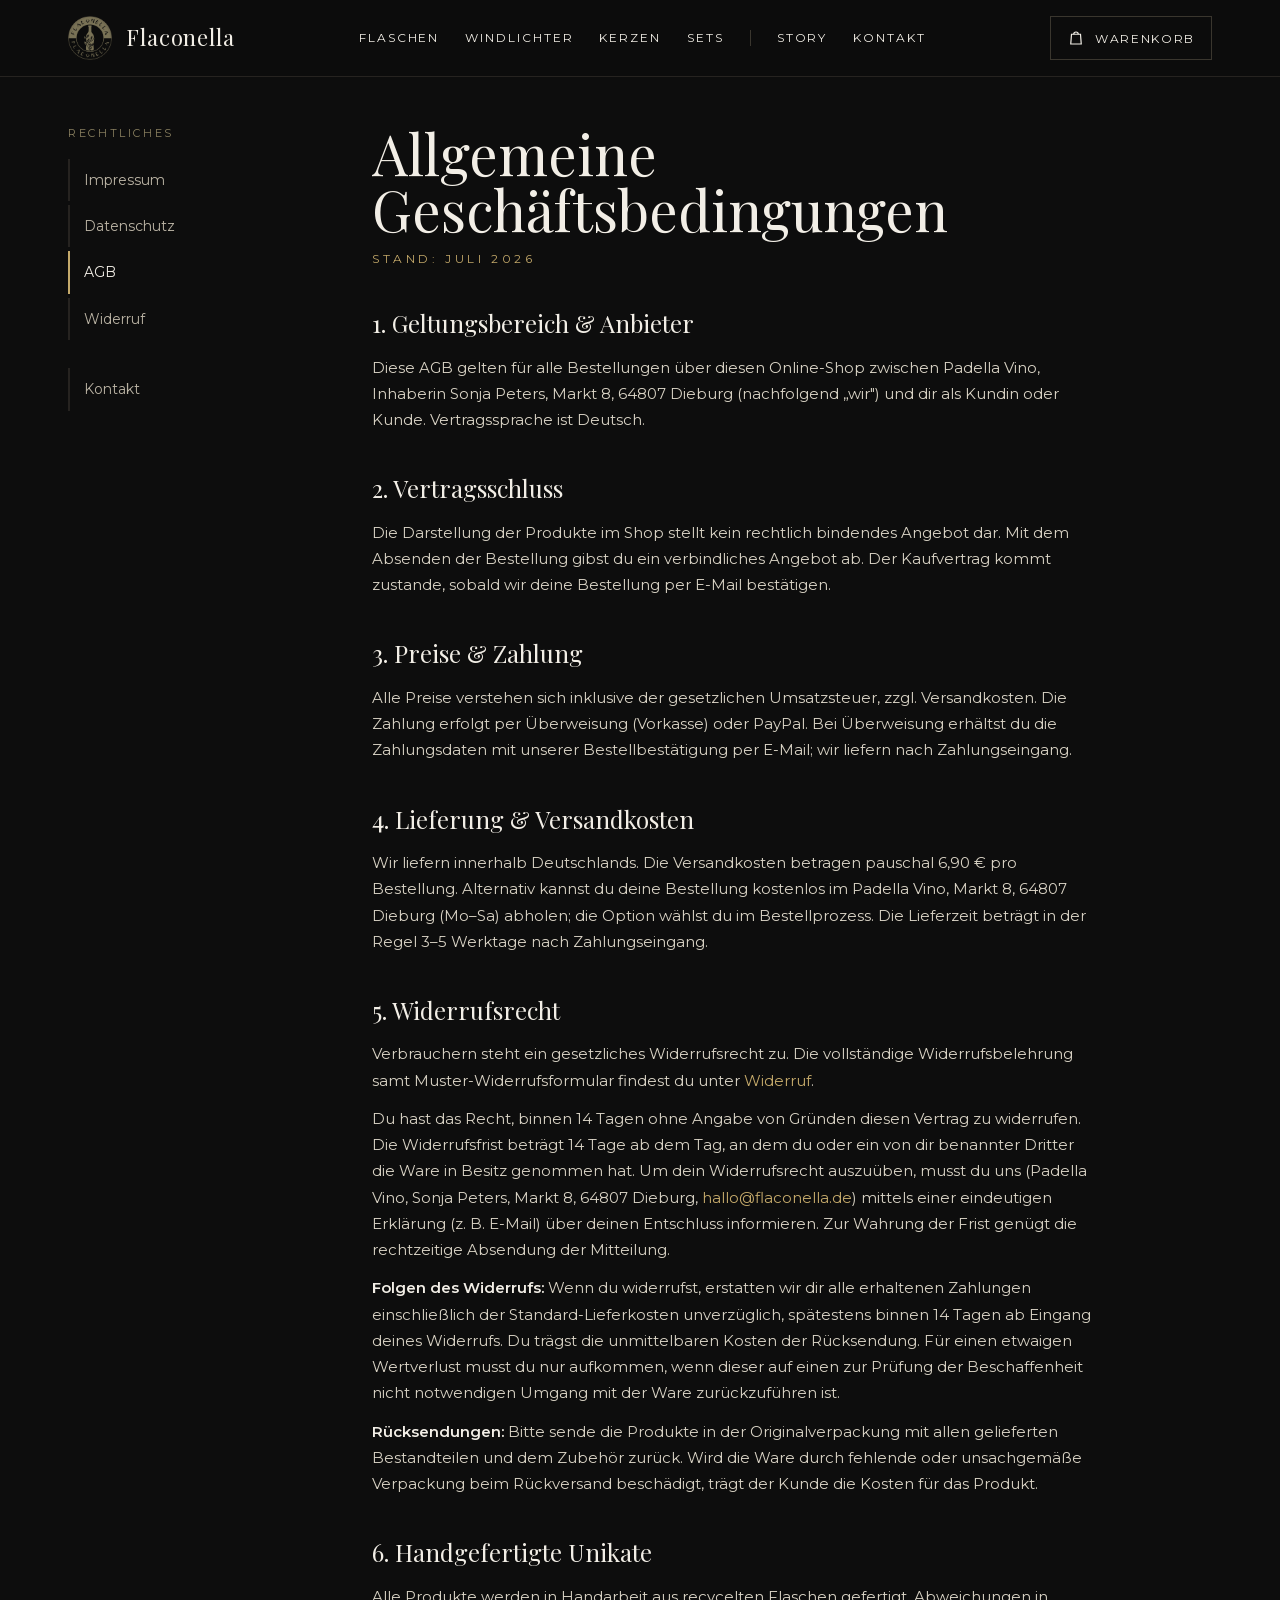
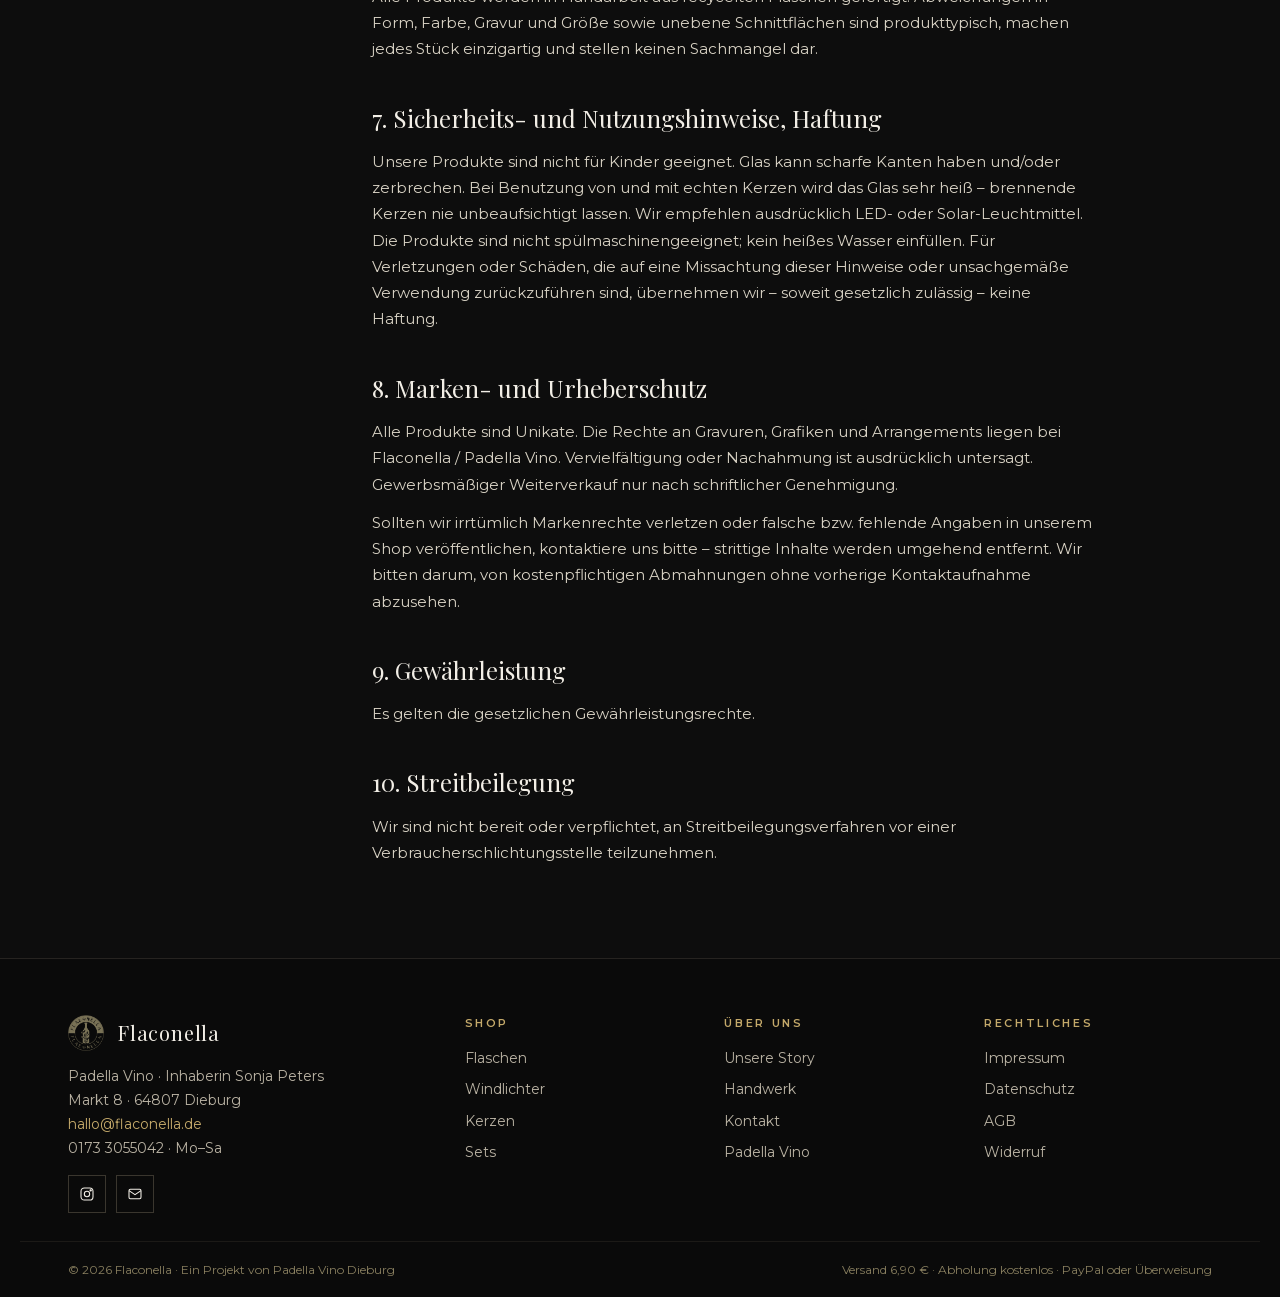
==== agb/index.html @ 69c5e7a9 "Shop auf mehrere Seiten umgestellt: neues Design, Erzeuger-Skript, vier Kategorien Aus dem Onepager " ====
<!DOCTYPE html>
<html lang="de">
<head>
<meta charset="UTF-8">
<meta name="viewport" content="width=device-width, initial-scale=1.0">
<title>Allgemeine Geschäftsbedingungen – Flaconella</title>
<meta name="description" content="AGB des Flaconella-Shops: Bestellung, Preise, Versand, Zahlung, Gewährleistung.">
<meta name="theme-color" content="#0d0d0d">
<link rel="icon" type="image/png" href="/favicon.png">
<link rel="apple-touch-icon" href="/favicon.png">
<link rel="canonical" href="https://flaconella.de/agb/">
<meta property="og:type" content="website">
<meta property="og:site_name" content="Flaconella">
<meta property="og:title" content="Allgemeine Geschäftsbedingungen – Flaconella">
<meta property="og:description" content="AGB des Flaconella-Shops: Bestellung, Preise, Versand, Zahlung, Gewährleistung.">
<meta property="og:url" content="https://flaconella.de/agb/">
<meta property="og:image" content="https://flaconella.de/images/og.jpg">
<meta property="og:locale" content="de_DE">
<meta name="twitter:card" content="summary_large_image">
<link rel="preload" href="/fonts/PlayfairDisplay-400-latin.woff2" as="font" type="font/woff2" crossorigin>
<link rel="preload" href="/fonts/Montserrat-400-latin.woff2" as="font" type="font/woff2" crossorigin>
<link rel="stylesheet" href="/fonts/fonts.css">
<link rel="stylesheet" href="/css/style.css?v=a041ca2a">
</head>
<body>
<header class="site-header">
  <div class="wrap header-inner">
    <button class="nav-burger" type="button" aria-label="Menü öffnen" aria-expanded="false" aria-controls="siteNav" onclick="toggleMobileMenu()"><span></span><span></span><span></span></button>
    <a href="/" class="brand" aria-label="Flaconella Startseite"><img src="/images/logo.png" alt="" width="44" height="44"><span>Flaconella</span></a>
    <nav class="site-nav" id="siteNav" aria-label="Hauptnavigation"><a href="/flaschen/">Flaschen</a><a href="/windlichter/">Windlichter</a><a href="/kerzen/">Kerzen</a><a href="/sets/">Sets</a><span class="nav-sep"></span><a href="/#story">Story</a><a href="/#kontakt">Kontakt</a></nav>
    <button class="cart-btn" type="button" onclick="openCart()" aria-label="Warenkorb öffnen">
      <svg width="18" height="18" viewBox="0 0 24 24" fill="none" stroke="currentColor" stroke-width="1.6" aria-hidden="true"><path d="M6 7h12l1 13H5L6 7z"/><path d="M9 7a3 3 0 0 1 6 0"/></svg>
      <span class="label">Warenkorb</span><span class="cart-badge">0</span>
    </button>
  </div>
</header>
<main>

<section class="wrap legal-layout">
  <nav class="legal-nav" aria-label="Rechtliches"><span class="head">Rechtliches</span><a href="/impressum/">Impressum</a><a href="/datenschutz/">Datenschutz</a><a href="/agb/" class="on">AGB</a><a href="/widerruf/">Widerruf</a><a href="/#kontakt" class="gap">Kontakt</a></nav>
  <article class="legal">
<h3>Allgemeine Geschäftsbedingungen</h3>
    <div class="legal-sub">Stand: Juli 2026</div>

    <h4>1. Geltungsbereich & Anbieter</h4>
    <p>Diese AGB gelten für alle Bestellungen über diesen Online-Shop zwischen Padella Vino, Inhaberin Sonja Peters, Markt 8, 64807 Dieburg (nachfolgend „wir") und dir als Kundin oder Kunde. Vertragssprache ist Deutsch.</p>

    <h4>2. Vertragsschluss</h4>
    <p>Die Darstellung der Produkte im Shop stellt kein rechtlich bindendes Angebot dar. Mit dem Absenden der Bestellung gibst du ein verbindliches Angebot ab. Der Kaufvertrag kommt zustande, sobald wir deine Bestellung per E-Mail bestätigen.</p>

    <h4>3. Preise & Zahlung</h4>
    <p>Alle Preise verstehen sich inklusive der gesetzlichen Umsatzsteuer, zzgl. Versandkosten. Die Zahlung erfolgt per Überweisung (Vorkasse) oder PayPal. Bei Überweisung erhältst du die Zahlungsdaten mit unserer Bestellbestätigung per E-Mail; wir liefern nach Zahlungseingang.</p>

    <h4>4. Lieferung & Versandkosten</h4>
    <p>Wir liefern innerhalb Deutschlands. Die Versandkosten betragen pauschal <span id="agbShipping">6,90 €</span> pro Bestellung. Alternativ kannst du deine Bestellung kostenlos im Padella Vino, Markt 8, 64807 Dieburg (Mo–Sa) abholen; die Option wählst du im Bestellprozess. Die Lieferzeit beträgt in der Regel 3–5 Werktage nach Zahlungseingang.</p>

    <h4>5. Widerrufsrecht</h4>
    <p>Verbrauchern steht ein gesetzliches Widerrufsrecht zu. Die vollständige Widerrufsbelehrung samt Muster-Widerrufsformular findest du unter <a href="/widerruf/">Widerruf</a>.</p>
    <p>Du hast das Recht, binnen 14 Tagen ohne Angabe von Gründen diesen Vertrag zu widerrufen. Die Widerrufsfrist beträgt 14 Tage ab dem Tag, an dem du oder ein von dir benannter Dritter die Ware in Besitz genommen hat. Um dein Widerrufsrecht auszuüben, musst du uns (Padella Vino, Sonja Peters, Markt 8, 64807 Dieburg, <a href="mailto:hallo@flaconella.de">hallo@flaconella.de</a>) mittels einer eindeutigen Erklärung (z. B. E-Mail) über deinen Entschluss informieren. Zur Wahrung der Frist genügt die rechtzeitige Absendung der Mitteilung.</p>
    <p><strong>Folgen des Widerrufs:</strong> Wenn du widerrufst, erstatten wir dir alle erhaltenen Zahlungen einschließlich der Standard-Lieferkosten unverzüglich, spätestens binnen 14 Tagen ab Eingang deines Widerrufs. Du trägst die unmittelbaren Kosten der Rücksendung. Für einen etwaigen Wertverlust musst du nur aufkommen, wenn dieser auf einen zur Prüfung der Beschaffenheit nicht notwendigen Umgang mit der Ware zurückzuführen ist.</p>
    <p><strong>Rücksendungen:</strong> Bitte sende die Produkte in der Originalverpackung mit allen gelieferten Bestandteilen und dem Zubehör zurück. Wird die Ware durch fehlende oder unsachgemäße Verpackung beim Rückversand beschädigt, trägt der Kunde die Kosten für das Produkt.</p>

    <h4>6. Handgefertigte Unikate</h4>
    <p>Alle Produkte werden in Handarbeit aus recycelten Flaschen gefertigt. Abweichungen in Form, Farbe, Gravur und Größe sowie unebene Schnittflächen sind produkttypisch, machen jedes Stück einzigartig und stellen keinen Sachmangel dar.</p>

    <h4>7. Sicherheits- und Nutzungshinweise, Haftung</h4>
    <p>Unsere Produkte sind nicht für Kinder geeignet. Glas kann scharfe Kanten haben und/oder zerbrechen. Bei Benutzung von und mit echten Kerzen wird das Glas sehr heiß – brennende Kerzen nie unbeaufsichtigt lassen. Wir empfehlen ausdrücklich LED- oder Solar-Leuchtmittel. Die Produkte sind nicht spülmaschinengeeignet; kein heißes Wasser einfüllen. Für Verletzungen oder Schäden, die auf eine Missachtung dieser Hinweise oder unsachgemäße Verwendung zurückzuführen sind, übernehmen wir – soweit gesetzlich zulässig – keine Haftung.</p>

    <h4>8. Marken- und Urheberschutz</h4>
    <p>Alle Produkte sind Unikate. Die Rechte an Gravuren, Grafiken und Arrangements liegen bei Flaconella / Padella Vino. Vervielfältigung oder Nachahmung ist ausdrücklich untersagt. Gewerbsmäßiger Weiterverkauf nur nach schriftlicher Genehmigung.</p>
    <p>Sollten wir irrtümlich Markenrechte verletzen oder falsche bzw. fehlende Angaben in unserem Shop veröffentlichen, kontaktiere uns bitte – strittige Inhalte werden umgehend entfernt. Wir bitten darum, von kostenpflichtigen Abmahnungen ohne vorherige Kontaktaufnahme abzusehen.</p>

    <h4>9. Gewährleistung</h4>
    <p>Es gelten die gesetzlichen Gewährleistungsrechte.</p>

    <h4>10. Streitbeilegung</h4>
    <p>Wir sind nicht bereit oder verpflichtet, an Streitbeilegungsverfahren vor einer Verbraucherschlichtungsstelle teilzunehmen.</p>

  </article>
</section>
</main>
<footer class="site-footer">
  <div class="wrap footer-grid">
    <div class="footer-brand">
      <a href="/" class="brand"><img src="/images/logo.png" alt="" width="36" height="36"><span>Flaconella</span></a>
      <p>Padella Vino · Inhaberin Sonja Peters<br>Markt 8 · 64807 Dieburg<br><a href="mailto:hallo@flaconella.de">hallo@flaconella.de</a><br><a href="tel:+491733055042" style="color:inherit">0173 3055042</a> · Mo–Sa</p>
      <div class="social">
        <a href="https://instagram.com/flaconella.de" target="_blank" rel="noopener" aria-label="Instagram"><svg width="16" height="16" viewBox="0 0 24 24" fill="none" stroke="currentColor" stroke-width="1.6" aria-hidden="true"><rect x="3" y="3" width="18" height="18" rx="5"/><circle cx="12" cy="12" r="4"/><circle cx="17.5" cy="6.5" r="1" fill="currentColor"/></svg></a>
        <a href="mailto:hallo@flaconella.de" aria-label="E-Mail"><svg width="16" height="16" viewBox="0 0 24 24" fill="none" stroke="currentColor" stroke-width="1.6" aria-hidden="true"><rect x="3" y="5" width="18" height="14" rx="2"/><path d="M3 7l9 6 9-6"/></svg></a>
      </div>
    </div>
    <div class="footer-col"><h4>Shop</h4><ul><li><a href="/flaschen/">Flaschen</a></li><li><a href="/windlichter/">Windlichter</a></li><li><a href="/kerzen/">Kerzen</a></li><li><a href="/sets/">Sets</a></li></ul></div>
    <div class="footer-col"><h4>Über uns</h4><ul><li><a href="/#story">Unsere Story</a></li><li><a href="/#prozess">Handwerk</a></li><li><a href="/#kontakt">Kontakt</a></li><li><a href="https://padella-vino.de" target="_blank" rel="noopener">Padella Vino</a></li></ul></div>
    <div class="footer-col"><h4>Rechtliches</h4><ul><li><a href="/impressum/">Impressum</a></li><li><a href="/datenschutz/">Datenschutz</a></li><li><a href="/agb/">AGB</a></li><li><a href="/widerruf/">Widerruf</a></li></ul></div>
  </div>
  <div class="wrap footer-bottom"><span>© 2026 Flaconella · Ein Projekt von <a href="https://padella-vino.de" target="_blank" rel="noopener" style="color:inherit">Padella Vino Dieburg</a></span><span>Versand 6,90 € · Abholung kostenlos · PayPal oder Überweisung</span></div>
</footer>

<div class="cart-overlay" id="cartOverlay" onclick="closeCart()"></div>
<aside class="cart-sidebar" id="cartSidebar" role="dialog" aria-modal="true" aria-label="Warenkorb">
  <div class="cart-header"><h3>Warenkorb</h3><button class="cart-close" type="button" onclick="closeCart()" aria-label="Warenkorb schließen">✕</button></div>
  <div class="cart-items" id="cartItems"></div>
  <div class="cart-footer">
    <div class="cart-subtotal"><span>Zwischensumme</span><strong id="cartTotal">0,00 €</strong></div>
    <p class="cart-note" id="cartNote"></p>
    <button class="btn cart-checkout-btn" id="checkoutBtn" type="button" onclick="openCheckout()" disabled>Zur Kasse</button>
    <div class="express" id="expressCart" hidden>
      <div class="express-head"><span>Express-Checkout</span><span class="express-test" hidden>Testmodus</span></div>
      <div class="paypal-slot" id="paypalCart"></div>
      <p class="express-hint">Lieferadresse und Zahlung direkt aus deinem PayPal-Konto. Versand wird mit berechnet; Abholung wählst du über „Zur Kasse“.</p>
    </div>
  </div>
</aside>

<div class="modal-overlay" id="productModal" role="dialog" aria-modal="true" aria-labelledby="modalTitle">
  <div class="modal" id="modalContent">
    <button class="modal-close" type="button" aria-label="Schließen" onclick="closeModal()">✕</button>
    <div class="modal-grid"><div class="modal-img" id="modalImg"></div><div class="modal-info" id="modalInfo"></div></div>
  </div>
</div>

<div class="modal-overlay" id="checkoutModal" role="dialog" aria-modal="true" aria-label="Bestellung abschließen">
  <div class="checkout-modal">
    <button class="modal-close" type="button" aria-label="Schließen" onclick="closeCheckout()">✕</button>
    <div class="checkout-grid">
      <form class="checkout-form" onsubmit="submitOrder(event)">
        <div class="checkout-header"><p class="eyebrow">Kasse</p><h3>Bestellung abschließen</h3><p>Wir melden uns innerhalb von 24 Stunden.</p></div>
        <div class="checkout-express" id="expressCheckout" hidden>
          <div class="express-head"><span>Express-Checkout <span class="express-test" hidden>· Testmodus</span></span><span>Adresse &amp; Zahlung aus deinem Konto</span></div>
          <div class="paypal-slot" id="paypalCheckout"></div>
        </div>
        <div class="checkout-or" id="checkoutOr" hidden>oder per Überweisung</div>
        <div class="opt-group"><div class="checkout-section-title">Lieferung</div><div class="tiles" id="shipOptions"></div></div>
        <div class="checkout-fields">
          <div class="checkout-section-title">Deine Daten</div>
          <div class="form-row">
            <div class="field"><label for="co-fname">Vorname *</label><input type="text" id="co-fname" name="vorname" autocomplete="given-name" required placeholder="Maria"></div>
            <div class="field"><label for="co-lname">Nachname *</label><input type="text" id="co-lname" name="nachname" autocomplete="family-name" required placeholder="Müller"></div>
          </div>
          <div class="form-row">
            <div class="field"><label for="co-email">E-Mail *</label><input type="email" id="co-email" name="email" autocomplete="email" required placeholder="maria@example.de"></div>
            <div class="field"><label for="co-phone">Telefon</label><input type="tel" id="co-phone" name="telefon" autocomplete="tel" placeholder="+49 6071 …"></div>
          </div>
          <div id="addressFields" class="checkout-fields">
            <div class="field"><label for="co-street" id="co-street-label">Straße &amp; Hausnummer *</label><input type="text" id="co-street" name="strasse" autocomplete="street-address" required placeholder="Musterstraße 12"></div>
            <div class="form-row zip">
              <div class="field"><label for="co-zip" id="co-zip-label">PLZ *</label><input type="text" id="co-zip" name="plz" autocomplete="postal-code" required placeholder="64807" pattern="[0-9]{5}" title="Fünfstellige Postleitzahl" inputmode="numeric"></div>
              <div class="field"><label for="co-city" id="co-city-label">Ort *</label><input type="text" id="co-city" name="ort" autocomplete="address-level2" required placeholder="Dieburg"></div>
            </div>
            <p class="note">Lieferung nur innerhalb Deutschlands.</p>
          </div>
        </div>
        <div class="checkout-payment-info"><h4>Zahlung &amp; Versand</h4><p>Nach dem Bestellen erhältst du von uns eine Bestätigung mit den Zahlungsdaten per E-Mail (Überweisung). Versand innerhalb von 3–5 Werktagen nach Zahlungseingang.</p></div>
        <label class="checkout-consent"><input type="checkbox" id="co-consent" required><span>Ich habe die <a href="/agb/" target="_blank">AGB</a> und die <a href="/widerruf/" target="_blank">Widerrufsbelehrung</a> gelesen und akzeptiere sie. Die <a href="/datenschutz/" target="_blank">Datenschutzerklärung</a> habe ich zur Kenntnis genommen.</span></label>
        <button type="submit" class="btn checkout-submit">Zahlungspflichtig bestellen</button>
        <p class="checkout-note">Du erhältst eine Bestätigung per E-Mail. Es gelten die gesetzlichen Gewährleistungsrechte.</p>
      </form>
      <aside class="checkout-aside">
        <div class="checkout-section-title">Deine Bestellung</div>
        <div id="checkoutSummary"></div>
        <div class="checkout-final" id="checkoutFinal"></div>
        <p class="fine">Die Bestellnummer bekommst du mit der Bestätigung per E-Mail.</p>
        <a href="#" class="link" onclick="closeCheckout();setTimeout(openCart,300);return false;">← Warenkorb bearbeiten</a>
      </aside>
    </div>
  </div>
</div>

<div class="modal-overlay" id="successModal" role="dialog" aria-modal="true" aria-label="Bestellung">
  <div class="success-modal">
    <button class="modal-close" type="button" aria-label="Schließen" onclick="closeSuccess()">✕</button>
    <div class="success-icon">🍾</div>
    <h3 id="successTitle">Bestellung eingegangen!</h3>
    <p id="successText"></p>
    <div id="successPayment" style="width:100%"></div>
    <button class="btn" type="button" onclick="closeSuccess()">Weiter einkaufen</button>
  </div>
</div>

<div class="toast" id="toast" role="status" aria-live="polite"><span id="toastMsg"></span></div>
<script src="/js/products.js?v=9c91d32b"></script>
<script src="/js/shop.js?v=d594c532"></script>
</body>
</html>
---- fonts/fonts.css ----
@font-face{font-family:'Cormorant Garamond';font-style:normal;font-weight:300;font-display:swap;src:url(CormorantGaramond-300-latin-ext.woff2) format('woff2');unicode-range:U+0100-02BA, U+02BD-02C5, U+02C7-02CC, U+02CE-02D7, U+02DD-02FF, U+0304, U+0308, U+0329, U+1D00-1DBF, U+1E00-1E9F, U+1EF2-1EFF, U+2020, U+20A0-20AB, U+20AD-20C4, U+2113, U+2C60-2C7F, U+A720-A7FF;}
@font-face{font-family:'Cormorant Garamond';font-style:normal;font-weight:300;font-display:swap;src:url(CormorantGaramond-300-latin.woff2) format('woff2');unicode-range:U+0000-00FF, U+0131, U+0152-0153, U+02BB-02BC, U+02C6, U+02DA, U+02DC, U+0304, U+0308, U+0329, U+2000-206F, U+20AC, U+2122, U+2191, U+2193, U+2212, U+2215, U+FEFF, U+FFFD;}
@font-face{font-family:'Cormorant Garamond';font-style:normal;font-weight:400;font-display:swap;src:url(CormorantGaramond-400-latin-ext.woff2) format('woff2');unicode-range:U+0100-02BA, U+02BD-02C5, U+02C7-02CC, U+02CE-02D7, U+02DD-02FF, U+0304, U+0308, U+0329, U+1D00-1DBF, U+1E00-1E9F, U+1EF2-1EFF, U+2020, U+20A0-20AB, U+20AD-20C4, U+2113, U+2C60-2C7F, U+A720-A7FF;}
@font-face{font-family:'Cormorant Garamond';font-style:normal;font-weight:400;font-display:swap;src:url(CormorantGaramond-400-latin.woff2) format('woff2');unicode-range:U+0000-00FF, U+0131, U+0152-0153, U+02BB-02BC, U+02C6, U+02DA, U+02DC, U+0304, U+0308, U+0329, U+2000-206F, U+20AC, U+2122, U+2191, U+2193, U+2212, U+2215, U+FEFF, U+FFFD;}
@font-face{font-family:'Cormorant Garamond';font-style:normal;font-weight:500;font-display:swap;src:url(CormorantGaramond-500-latin-ext.woff2) format('woff2');unicode-range:U+0100-02BA, U+02BD-02C5, U+02C7-02CC, U+02CE-02D7, U+02DD-02FF, U+0304, U+0308, U+0329, U+1D00-1DBF, U+1E00-1E9F, U+1EF2-1EFF, U+2020, U+20A0-20AB, U+20AD-20C4, U+2113, U+2C60-2C7F, U+A720-A7FF;}
@font-face{font-family:'Cormorant Garamond';font-style:normal;font-weight:500;font-display:swap;src:url(CormorantGaramond-500-latin.woff2) format('woff2');unicode-range:U+0000-00FF, U+0131, U+0152-0153, U+02BB-02BC, U+02C6, U+02DA, U+02DC, U+0304, U+0308, U+0329, U+2000-206F, U+20AC, U+2122, U+2191, U+2193, U+2212, U+2215, U+FEFF, U+FFFD;}
@font-face{font-family:'Cormorant Garamond';font-style:normal;font-weight:600;font-display:swap;src:url(CormorantGaramond-600-latin-ext.woff2) format('woff2');unicode-range:U+0100-02BA, U+02BD-02C5, U+02C7-02CC, U+02CE-02D7, U+02DD-02FF, U+0304, U+0308, U+0329, U+1D00-1DBF, U+1E00-1E9F, U+1EF2-1EFF, U+2020, U+20A0-20AB, U+20AD-20C4, U+2113, U+2C60-2C7F, U+A720-A7FF;}
@font-face{font-family:'Cormorant Garamond';font-style:normal;font-weight:600;font-display:swap;src:url(CormorantGaramond-600-latin.woff2) format('woff2');unicode-range:U+0000-00FF, U+0131, U+0152-0153, U+02BB-02BC, U+02C6, U+02DA, U+02DC, U+0304, U+0308, U+0329, U+2000-206F, U+20AC, U+2122, U+2191, U+2193, U+2212, U+2215, U+FEFF, U+FFFD;}
@font-face{font-family:'Montserrat';font-style:normal;font-weight:300;font-display:swap;src:url(Montserrat-300-latin-ext.woff2) format('woff2');unicode-range:U+0100-02BA, U+02BD-02C5, U+02C7-02CC, U+02CE-02D7, U+02DD-02FF, U+0304, U+0308, U+0329, U+1D00-1DBF, U+1E00-1E9F, U+1EF2-1EFF, U+2020, U+20A0-20AB, U+20AD-20C4, U+2113, U+2C60-2C7F, U+A720-A7FF;}
@font-face{font-family:'Montserrat';font-style:normal;font-weight:300;font-display:swap;src:url(Montserrat-300-latin.woff2) format('woff2');unicode-range:U+0000-00FF, U+0131, U+0152-0153, U+02BB-02BC, U+02C6, U+02DA, U+02DC, U+0304, U+0308, U+0329, U+2000-206F, U+20AC, U+2122, U+2191, U+2193, U+2212, U+2215, U+FEFF, U+FFFD;}
@font-face{font-family:'Montserrat';font-style:normal;font-weight:400;font-display:swap;src:url(Montserrat-400-latin-ext.woff2) format('woff2');unicode-range:U+0100-02BA, U+02BD-02C5, U+02C7-02CC, U+02CE-02D7, U+02DD-02FF, U+0304, U+0308, U+0329, U+1D00-1DBF, U+1E00-1E9F, U+1EF2-1EFF, U+2020, U+20A0-20AB, U+20AD-20C4, U+2113, U+2C60-2C7F, U+A720-A7FF;}
@font-face{font-family:'Montserrat';font-style:normal;font-weight:400;font-display:swap;src:url(Montserrat-400-latin.woff2) format('woff2');unicode-range:U+0000-00FF, U+0131, U+0152-0153, U+02BB-02BC, U+02C6, U+02DA, U+02DC, U+0304, U+0308, U+0329, U+2000-206F, U+20AC, U+2122, U+2191, U+2193, U+2212, U+2215, U+FEFF, U+FFFD;}
@font-face{font-family:'Montserrat';font-style:normal;font-weight:600;font-display:swap;src:url(Montserrat-600-latin-ext.woff2) format('woff2');unicode-range:U+0100-02BA, U+02BD-02C5, U+02C7-02CC, U+02CE-02D7, U+02DD-02FF, U+0304, U+0308, U+0329, U+1D00-1DBF, U+1E00-1E9F, U+1EF2-1EFF, U+2020, U+20A0-20AB, U+20AD-20C4, U+2113, U+2C60-2C7F, U+A720-A7FF;}
@font-face{font-family:'Montserrat';font-style:normal;font-weight:600;font-display:swap;src:url(Montserrat-600-latin.woff2) format('woff2');unicode-range:U+0000-00FF, U+0131, U+0152-0153, U+02BB-02BC, U+02C6, U+02DA, U+02DC, U+0304, U+0308, U+0329, U+2000-206F, U+20AC, U+2122, U+2191, U+2193, U+2212, U+2215, U+FEFF, U+FFFD;}
@font-face{font-family:'Playfair Display';font-style:italic;font-weight:400;font-display:swap;src:url(PlayfairDisplay-400i-latin-ext.woff2) format('woff2');unicode-range:U+0100-02BA, U+02BD-02C5, U+02C7-02CC, U+02CE-02D7, U+02DD-02FF, U+0304, U+0308, U+0329, U+1D00-1DBF, U+1E00-1E9F, U+1EF2-1EFF, U+2020, U+20A0-20AB, U+20AD-20C4, U+2113, U+2C60-2C7F, U+A720-A7FF;}
@font-face{font-family:'Playfair Display';font-style:italic;font-weight:400;font-display:swap;src:url(PlayfairDisplay-400i-latin.woff2) format('woff2');unicode-range:U+0000-00FF, U+0131, U+0152-0153, U+02BB-02BC, U+02C6, U+02DA, U+02DC, U+0304, U+0308, U+0329, U+2000-206F, U+20AC, U+2122, U+2191, U+2193, U+2212, U+2215, U+FEFF, U+FFFD;}
@font-face{font-family:'Playfair Display';font-style:normal;font-weight:400;font-display:swap;src:url(PlayfairDisplay-400-latin-ext.woff2) format('woff2');unicode-range:U+0100-02BA, U+02BD-02C5, U+02C7-02CC, U+02CE-02D7, U+02DD-02FF, U+0304, U+0308, U+0329, U+1D00-1DBF, U+1E00-1E9F, U+1EF2-1EFF, U+2020, U+20A0-20AB, U+20AD-20C4, U+2113, U+2C60-2C7F, U+A720-A7FF;}
@font-face{font-family:'Playfair Display';font-style:normal;font-weight:400;font-display:swap;src:url(PlayfairDisplay-400-latin.woff2) format('woff2');unicode-range:U+0000-00FF, U+0131, U+0152-0153, U+02BB-02BC, U+02C6, U+02DA, U+02DC, U+0304, U+0308, U+0329, U+2000-206F, U+20AC, U+2122, U+2191, U+2193, U+2212, U+2215, U+FEFF, U+FFFD;}
@font-face{font-family:'Playfair Display';font-style:normal;font-weight:700;font-display:swap;src:url(PlayfairDisplay-700-latin-ext.woff2) format('woff2');unicode-range:U+0100-02BA, U+02BD-02C5, U+02C7-02CC, U+02CE-02D7, U+02DD-02FF, U+0304, U+0308, U+0329, U+1D00-1DBF, U+1E00-1E9F, U+1EF2-1EFF, U+2020, U+20A0-20AB, U+20AD-20C4, U+2113, U+2C60-2C7F, U+A720-A7FF;}
@font-face{font-family:'Playfair Display';font-style:normal;font-weight:700;font-display:swap;src:url(PlayfairDisplay-700-latin.woff2) format('woff2');unicode-range:U+0000-00FF, U+0131, U+0152-0153, U+02BB-02BC, U+02C6, U+02DA, U+02DC, U+0304, U+0308, U+0329, U+2000-206F, U+20AC, U+2122, U+2191, U+2193, U+2212, U+2215, U+FEFF, U+FFFD;}
---- css/style.css ----
/* ── Flaconella · Stylesheet ─────────────────────────────────────────────
   Richtung A „Nachtschwarz“: dunkler Grund, Gold als Akzent, Playfair Display
   für Überschriften, Montserrat für Text. Schriften liegen in /fonts (selbst gehostet). */

:root{
  --bg:#0d0d0d; --bg2:#141311; --bg3:#1a1917;
  --line:#262320; --line2:#3a362e;
  --cream:#f2eee6; --muted:#b9b2a3; --dim:#8a8060;
  --gold:#c4a96a; --gold2:#e0c98a;
  --serif:'Playfair Display',Georgia,serif;
  --sans:'Montserrat','Helvetica Neue',Arial,sans-serif;
  --wrap:1240px; --gutter:48px;
}
*{box-sizing:border-box}
html{scroll-behavior:smooth;-webkit-text-size-adjust:100%}
body{margin:0;background:var(--bg);color:var(--cream);font-family:var(--sans);font-size:16px;line-height:1.6;-webkit-font-smoothing:antialiased}
img{display:block;max-width:100%}
a{color:var(--cream);text-decoration:none}
button{font-family:inherit}
h1,h2,h3{font-family:var(--serif);font-weight:400;margin:0;line-height:1.1}
p{margin:0}
.wrap{max-width:var(--wrap);width:100%;margin:0 auto;padding-left:var(--gutter);padding-right:var(--gutter)}
.serif{font-family:var(--serif);font-weight:400}
.eyebrow{font-size:12px;letter-spacing:.3em;text-transform:uppercase;color:var(--gold)}
.muted{color:var(--muted)}
.sr-only{position:absolute;width:1px;height:1px;overflow:hidden;clip:rect(0 0 0 0);white-space:nowrap}
.btn{display:inline-flex;align-items:center;justify-content:center;gap:10px;min-height:48px;padding:0 28px;background:var(--gold);color:var(--bg);border:0;font-size:12px;font-weight:600;letter-spacing:.18em;text-transform:uppercase;cursor:pointer;transition:background .2s}
.btn:hover{background:var(--gold2)}
.btn:disabled{opacity:.45;cursor:not-allowed}
.btn-ghost{display:inline-flex;align-items:center;justify-content:center;min-height:48px;padding:0 24px;border:1px solid var(--line2);background:none;color:var(--cream);font-size:12px;letter-spacing:.18em;text-transform:uppercase;cursor:pointer;transition:border-color .2s}
.btn-ghost:hover{border-color:var(--gold)}
.link{font-size:12px;letter-spacing:.18em;text-transform:uppercase;color:var(--gold)}
.link:hover{color:var(--gold2)}

/* ── Kopfzeile ── */
.site-header{position:sticky;top:0;z-index:40;background:rgba(13,13,13,.94);backdrop-filter:blur(10px);border-bottom:1px solid var(--line)}
.header-inner{display:flex;align-items:center;justify-content:space-between;gap:24px;height:76px}
.brand{display:flex;align-items:center;gap:14px}
.brand img{width:44px;height:44px;object-fit:contain}
.brand span{font-family:var(--serif);font-size:22px;letter-spacing:.04em}
.site-nav{display:flex;align-items:center;gap:26px}
.site-nav a{font-size:12px;letter-spacing:.16em;text-transform:uppercase;padding:6px 0;border-bottom:1px solid transparent;transition:color .2s,border-color .2s}
.site-nav a:hover{color:var(--gold2)}
.site-nav a.on{color:var(--gold);border-bottom-color:var(--gold)}
.nav-sep{width:1px;height:16px;background:var(--line2)}
.cart-btn{display:flex;align-items:center;gap:10px;background:none;border:1px solid var(--line2);color:var(--cream);padding:0 16px;height:44px;font-size:12px;letter-spacing:.14em;text-transform:uppercase;cursor:pointer;transition:border-color .2s}
.cart-btn:hover{border-color:var(--gold)}
.cart-btn .label{display:inline}
.cart-badge{min-width:20px;height:20px;padding:0 6px;border-radius:10px;background:var(--gold);color:var(--bg);font-size:11px;font-weight:600;display:none;align-items:center;justify-content:center;letter-spacing:0}
.cart-badge.visible{display:inline-flex}
.nav-burger{display:none;width:44px;height:44px;flex-direction:column;justify-content:center;align-items:center;gap:5px;background:none;border:1px solid var(--line2);cursor:pointer;padding:0}
.nav-burger span{display:block;width:18px;height:1.5px;background:var(--cream);transition:transform .2s,opacity .2s}
.nav-burger[aria-expanded="true"] span:nth-child(1){transform:translateY(6.5px) rotate(45deg)}
.nav-burger[aria-expanded="true"] span:nth-child(2){opacity:0}
.nav-burger[aria-expanded="true"] span:nth-child(3){transform:translateY(-6.5px) rotate(-45deg)}

/* ── Startseite ── */
.hero{display:grid;grid-template-columns:repeat(auto-fit,minmax(min(520px,100%),1fr));gap:48px;align-items:center;padding-top:72px;padding-bottom:64px}
.hero-text{display:flex;flex-direction:column;gap:28px}
.hero h1{font-size:clamp(44px,6vw,84px);line-height:1.02;text-wrap:balance}
.hero h1 em{font-style:italic;color:var(--gold)}
.hero-desc{max-width:520px;font-size:17px;line-height:1.7;color:var(--muted)}
.hero-btns{display:flex;gap:16px;flex-wrap:wrap;align-items:center}
.hero-fine{margin-top:8px;font-size:13px;color:var(--dim)}
.hero-visual{position:relative;display:flex;justify-content:center}
.hero-visual::before{content:"";position:absolute;inset:24px -24px -24px 24px;border:1px solid var(--line2)}
.hero-visual img{position:relative;width:100%;max-width:520px;aspect-ratio:4/5;object-fit:cover;background:var(--bg3)}

.section{padding-top:72px;padding-bottom:72px}
.section-head{display:flex;justify-content:space-between;align-items:flex-end;gap:24px;flex-wrap:wrap;margin-bottom:32px}
.section-head h2{font-size:40px}
.section-head .lead{max-width:420px;font-size:15px;line-height:1.6;color:var(--muted)}
.section-head .kicker{display:flex;flex-direction:column;gap:10px}

.cat-grid{display:grid;grid-template-columns:repeat(4,1fr);gap:24px}
.cat-tile{display:flex;flex-direction:column;gap:12px}
.cat-tile img{width:100%;aspect-ratio:5/3;object-fit:cover;background:var(--bg3);transition:opacity .25s}
.cat-tile:hover img{opacity:.85}
.cat-tile .row{display:flex;justify-content:space-between;gap:12px;align-items:baseline}
.cat-tile .name{font-family:var(--serif);font-size:24px}
.cat-tile .price{font-size:12px;letter-spacing:.1em;color:var(--gold);white-space:nowrap}
.cat-tile .desc{font-size:14px;line-height:1.55;color:var(--muted)}

.principle{display:grid;grid-template-columns:1fr auto;gap:32px;align-items:center;padding:28px 32px;border:1px solid var(--line2);margin-top:32px}
.principle h3{font-size:24px;line-height:1.3;margin-bottom:8px}
.principle p{font-size:14px;line-height:1.6;color:var(--muted)}

.story{background:var(--bg2);border-top:1px solid var(--line);border-bottom:1px solid var(--line)}
.story .grid{display:grid;grid-template-columns:repeat(auto-fit,minmax(min(440px,100%),1fr));gap:56px;align-items:center;padding-top:80px;padding-bottom:80px}
.story img{width:100%;aspect-ratio:4/5;object-fit:cover;background:var(--bg3)}
.story .text{display:flex;flex-direction:column;gap:22px}
.story h2{font-size:48px;line-height:1.05}
.story h2 em{font-style:italic;color:var(--gold)}
.story p{font-size:16px;line-height:1.75;color:var(--muted)}

.process .head{display:flex;flex-direction:column;gap:10px;align-items:center;text-align:center;margin-bottom:40px}
.process h2{font-size:40px}
.steps{display:grid;grid-template-columns:repeat(auto-fit,minmax(min(260px,100%),1fr));gap:40px}
.step{display:flex;flex-direction:column;gap:10px;border-top:1px solid var(--line2);padding-top:18px}
.step .num{font-family:var(--serif);font-size:36px;color:var(--gold)}
.step strong{font-weight:600;font-size:15px;letter-spacing:.06em}
.step p{font-size:14px;line-height:1.6;color:var(--muted)}

.contact{background:var(--bg2);border-top:1px solid var(--line)}
.contact .grid{display:grid;grid-template-columns:repeat(auto-fit,minmax(min(400px,100%),1fr));gap:56px;padding-top:72px;padding-bottom:72px}
.contact .text{display:flex;flex-direction:column;gap:22px}
.contact h2{font-size:44px;line-height:1.05}
.contact h2 em{font-style:italic;color:var(--gold)}
.contact .text>p{font-size:16px;line-height:1.75;color:var(--muted)}
.contact dl{margin:0;display:grid;grid-template-columns:auto 1fr;gap:10px 24px;font-size:15px;line-height:1.5}
.contact dt{color:var(--dim)}
.contact dd{margin:0}
.contact dd a{color:var(--gold)}

.form{display:flex;flex-direction:column;gap:18px;padding:32px;border:1px solid var(--line2);background:var(--bg)}
.form-row{display:grid;grid-template-columns:1fr 1fr;gap:16px}
.field{display:flex;flex-direction:column;gap:6px}
.field label{font-size:11px;letter-spacing:.14em;text-transform:uppercase;color:var(--muted)}
.field input,.field select,.field textarea{width:100%;height:46px;padding:0 14px;background:var(--bg2);border:1px solid var(--line2);color:var(--cream);font:inherit;font-size:14px;border-radius:0;-webkit-appearance:none;appearance:none}
.field select{background-image:url("data:image/svg+xml,%3Csvg xmlns='http://www.w3.org/2000/svg' width='12' height='8' viewBox='0 0 12 8'%3E%3Cpath d='M1 1l5 5 5-5' fill='none' stroke='%23b9b2a3' stroke-width='1.5'/%3E%3C/svg%3E");background-repeat:no-repeat;background-position:right 14px center;padding-right:36px}
.field textarea{height:auto;min-height:120px;padding:12px 14px;resize:vertical}
.field input:focus,.field select:focus,.field textarea:focus{outline:none;border-color:var(--gold)}
.field input::placeholder,.field textarea::placeholder{color:#5d584e}
.form .note{font-size:12px;color:var(--dim)}

/* ── Kategorieseite ── */
.crumbs{font-size:12px;letter-spacing:.14em;text-transform:uppercase;color:var(--dim)}
.crumbs a{color:var(--dim)}
.crumbs a:hover{color:var(--cream)}
.crumbs span{color:var(--cream)}
.cat-head{display:grid;grid-template-columns:1.2fr 1fr;gap:48px;align-items:end;margin-top:28px}
.cat-head h1{font-size:64px;line-height:1}
.cat-head .intro{margin-top:16px;font-size:17px;line-height:1.7;max-width:560px;color:var(--muted)}
.price-box{display:flex;flex-direction:column;gap:8px;padding:22px 26px;border:1px solid var(--line2)}
.price-box .big{font-family:var(--serif);font-size:30px;color:var(--gold)}
.price-box .sub{font-size:13px;line-height:1.6;color:var(--muted)}
.chips-row{display:flex;gap:10px;flex-wrap:wrap;margin-top:36px}
.chip-link{padding:10px 16px;border:1px solid var(--line2);color:var(--muted);font-size:12px;letter-spacing:.14em;text-transform:uppercase;white-space:nowrap;transition:border-color .2s,color .2s}
.chip-link:hover{border-color:var(--gold);color:var(--cream)}
.chip-link.on{border-color:var(--gold);color:var(--gold)}
.grid-meta{display:flex;justify-content:space-between;align-items:center;gap:16px;font-size:13px;color:var(--dim);border-bottom:1px solid var(--line);padding-bottom:14px;margin:40px 0}
.product-grid{display:grid;grid-template-columns:repeat(3,1fr);gap:28px}
.product-card{display:flex;flex-direction:column;gap:14px;cursor:pointer;min-width:0}
.product-img{position:relative;display:block}
.product-img img{width:100%;aspect-ratio:4/5;object-fit:cover;background:var(--bg3);transition:opacity .25s}
.product-card:hover .product-img img{opacity:.85}
.product-badge{position:absolute;top:14px;left:14px;padding:6px 10px;background:var(--bg);color:var(--gold);font-size:11px;letter-spacing:.14em;text-transform:uppercase}
.product-info{display:flex;flex-direction:column;gap:6px}
.product-head{display:flex;justify-content:space-between;gap:12px;align-items:baseline}
.product-name{font-family:var(--serif);font-size:22px}
.product-price{font-size:14px;color:var(--gold);white-space:nowrap}
.product-tagline{font-size:14px;line-height:1.5;color:var(--muted)}
.product-variants{font-size:12px;color:var(--dim)}
.promises{display:grid;grid-template-columns:repeat(3,1fr);gap:28px;padding-top:40px;margin-top:40px;border-top:1px solid var(--line)}
.promise{display:flex;gap:14px;align-items:flex-start}
.promise .tick{font-family:var(--serif);font-size:28px;color:var(--gold);line-height:1}
.promise strong{display:block;font-size:14px;font-weight:600;margin-bottom:4px}
.promise span{font-size:13px;line-height:1.55;color:var(--muted)}
.related{background:var(--bg2);border-top:1px solid var(--line)}
.related .inner{padding-top:56px;padding-bottom:56px;display:flex;flex-direction:column;gap:24px}
.related .head{display:flex;justify-content:space-between;align-items:baseline;gap:16px}
.related h2{font-size:30px}
.related-grid{display:grid;grid-template-columns:repeat(4,1fr);gap:24px}
.related-grid .product-card img{aspect-ratio:1}
.related-grid .product-name{font-size:18px}
.related-grid .product-price{font-size:13px}
.related-grid .product-head{flex-wrap:wrap;gap:4px 12px}

/* ── Rechtstexte ── */
.legal-layout{display:grid;grid-template-columns:240px 1fr;gap:64px;align-items:start;padding-top:48px;padding-bottom:80px}
.legal-nav{position:sticky;top:100px;display:flex;flex-direction:column;gap:4px}
.legal-nav .head{font-size:11px;letter-spacing:.24em;text-transform:uppercase;color:var(--dim);padding:0 0 12px}
.legal-nav a{padding:10px 14px;border-left:2px solid var(--line);color:var(--muted);font-size:14px;transition:color .2s,border-color .2s}
.legal-nav a:hover{color:var(--cream)}
.legal-nav a.on{border-left-color:var(--gold);color:var(--cream)}
.legal-nav a.gap{margin-top:24px}
.legal{max-width:720px;min-width:0}
.legal-form p{overflow-wrap:anywhere}
.legal h3{font-size:56px;line-height:1;margin-bottom:12px}
.legal .legal-sub{font-size:12px;letter-spacing:.3em;text-transform:uppercase;color:var(--gold);margin-bottom:32px}
.legal h4{font-family:var(--serif);font-weight:400;font-size:24px;margin:36px 0 12px}
.legal p,.legal li{font-size:15px;line-height:1.75;color:#d8d2c4}
.legal p{margin-bottom:12px}
.legal ul,.legal ol{margin:0 0 12px;padding-left:22px}
.legal a{color:var(--gold)}
.legal .legal-form{margin-top:20px;padding:20px 24px;border:1px solid var(--line2);background:var(--bg2);font-size:14px;line-height:1.8}
.legal strong{color:var(--cream)}

/* ── Fußzeile ── */
.site-footer{border-top:1px solid var(--line);background:#0a0a0a;margin-top:auto}
.footer-grid{display:grid;grid-template-columns:1.6fr 1fr 1fr 1fr;gap:32px;padding-top:56px;padding-bottom:28px}
.footer-brand{display:flex;flex-direction:column;gap:14px}
.footer-brand .brand span{font-size:20px}
.footer-brand .brand img{width:36px;height:36px}
.footer-brand p{font-size:14px;line-height:1.7;color:var(--muted)}
.footer-brand p a{color:var(--gold)}
.social{display:flex;gap:10px}
.social a{display:flex;align-items:center;justify-content:center;width:38px;height:38px;border:1px solid var(--line2);transition:border-color .2s}
.social a:hover{border-color:var(--gold)}
.footer-col h4{margin:0 0 14px;font-size:11px;letter-spacing:.24em;text-transform:uppercase;color:var(--gold);font-weight:600}
.footer-col ul{list-style:none;margin:0;padding:0;display:flex;flex-direction:column;gap:9px;font-size:14px}
.footer-col a{color:var(--muted);transition:color .2s}
.footer-col a:hover{color:var(--cream)}
.footer-bottom{display:flex;justify-content:space-between;gap:12px;flex-wrap:wrap;padding-top:18px;padding-bottom:18px;border-top:1px solid #1c1a17;font-size:12px;color:var(--dim)}

/* ── Warenkorb (Seitenleiste) ── */
.cart-overlay{position:fixed;inset:0;background:rgba(5,5,5,.6);opacity:0;visibility:hidden;transition:opacity .25s,visibility .25s;z-index:60}
.cart-overlay.open{opacity:1;visibility:visible}
.cart-sidebar{position:fixed;top:0;right:0;bottom:0;width:min(440px,100%);background:var(--bg);border-left:1px solid var(--line2);transform:translateX(100%);transition:transform .3s;z-index:61;display:flex;flex-direction:column}
.cart-sidebar.open{transform:none}
.cart-header{display:flex;justify-content:space-between;align-items:center;padding:22px 24px;border-bottom:1px solid var(--line)}
.cart-header h3{font-size:24px}
.cart-close,.modal-close{width:40px;height:40px;background:var(--bg);border:1px solid var(--line2);color:var(--cream);cursor:pointer;font-size:16px;display:flex;align-items:center;justify-content:center;transition:border-color .2s}
.cart-close:hover,.modal-close:hover{border-color:var(--gold)}
.cart-items{flex:1;overflow:auto;padding:8px 24px}
.cart-empty{padding:64px 0;text-align:center;color:var(--dim);font-size:14px}
.cart-empty-icon{font-size:36px;margin-bottom:10px}
.cart-item{display:grid;grid-template-columns:72px 1fr auto;gap:14px;align-items:start;padding:16px 0;border-bottom:1px solid var(--line)}
.cart-item-img{width:72px;height:72px;background:var(--bg3);display:flex;align-items:center;justify-content:center;font-size:28px;overflow:hidden}
.cart-item-img img{width:100%;height:100%;object-fit:cover}
.cart-item-name{font-family:var(--serif);font-size:18px}
.cart-item-variant,.cart-item-engraving{font-size:12px;color:var(--dim);margin-top:3px}
.cart-item-price{font-size:14px;margin-top:6px}
.cart-item-qty{display:flex;align-items:center;gap:4px;margin-top:8px}
.qty-btn{width:30px;height:30px;background:none;border:1px solid var(--line2);color:var(--cream);font-size:16px;cursor:pointer;display:flex;align-items:center;justify-content:center}
.qty-btn:hover{border-color:var(--gold)}
.qty-num{min-width:28px;text-align:center;font-size:14px}
.cart-item-remove{background:none;border:0;color:var(--dim);cursor:pointer;font-size:14px;padding:4px}
.cart-item-remove:hover{color:var(--cream)}
.cart-footer{padding:20px 24px 24px;border-top:1px solid var(--line);display:flex;flex-direction:column;gap:12px}
.cart-subtotal{display:flex;justify-content:space-between;align-items:baseline;font-size:12px;letter-spacing:.14em;text-transform:uppercase}
.cart-subtotal strong{font-family:var(--serif);font-size:26px;color:var(--gold);letter-spacing:0}
.cart-note{font-size:12px;color:var(--dim)}
.cart-checkout-btn{width:100%;min-height:52px}
.express{display:flex;flex-direction:column;gap:10px;padding:16px;border:1px solid var(--line2);background:var(--bg2)}
.express-head{display:flex;justify-content:space-between;font-size:11px;letter-spacing:.14em;text-transform:uppercase;color:var(--muted)}
.express-test{color:#e3a33d}
.express-hint{font-size:12px;line-height:1.55;color:var(--dim)}
.paypal-slot{min-height:44px}
.paypal-preview{display:flex;flex-direction:column;gap:4px;padding:12px;border:1px dashed var(--line2);font-size:12px;color:var(--muted)}
.paypal-preview small{color:var(--dim)}

/* ── Fenster (Produkt, Kasse, Erfolg) ── */
.modal-overlay{position:fixed;inset:0;background:rgba(5,5,5,.72);display:flex;align-items:center;justify-content:center;padding:24px;opacity:0;visibility:hidden;transition:opacity .25s,visibility .25s;z-index:70;overflow:auto}
.modal-overlay.open{opacity:1;visibility:visible}
.modal,.checkout-modal,.success-modal{position:relative;width:100%;background:var(--bg);border:1px solid var(--line2);max-height:calc(100vh - 48px);overflow:auto;transform:translateY(12px);transition:transform .25s}
.modal-overlay.open .modal,.modal-overlay.open .checkout-modal,.modal-overlay.open .success-modal{transform:none}
.modal-close{position:absolute;top:14px;right:14px;z-index:2}
.modal{max-width:1040px}
.modal-grid{display:grid;grid-template-columns:1fr 1.1fr}
.modal-img{display:flex;flex-direction:column;gap:10px;padding:16px;background:var(--bg2)}
.modal-main-img{width:100%;aspect-ratio:4/5;object-fit:cover;background:var(--bg3)}
.modal-thumbs{display:grid;grid-template-columns:repeat(4,1fr);gap:10px}
.modal-thumb{width:100%;aspect-ratio:1;object-fit:cover;background:var(--bg3);border:1px solid var(--line);cursor:pointer}
.modal-thumb.active{border-color:var(--gold)}
.modal-info{display:flex;flex-direction:column;gap:20px;padding:36px 36px 32px}
.modal-cat{display:flex;gap:10px;align-items:center}
.modal-cat .eyebrow{letter-spacing:.2em}
.modal-badge{padding:4px 8px;border:1px solid var(--line2);font-size:10px;letter-spacing:.14em;text-transform:uppercase;color:var(--muted)}
.modal-name{font-family:var(--serif);font-size:38px;line-height:1.05}
.modal-tagline{font-size:14px;color:var(--muted);margin-top:-10px}
.modal-desc{font-size:14px;line-height:1.65;color:var(--muted)}
.opt-group{display:flex;flex-direction:column;gap:10px}
.opt-head{display:flex;justify-content:space-between;align-items:baseline;font-size:11px;letter-spacing:.14em;text-transform:uppercase;color:var(--muted)}
.opt-head small{font-size:12px;letter-spacing:0;text-transform:none;color:var(--dim)}
.tiles{display:grid;grid-template-columns:1fr 1fr;gap:10px}
.tiles.list{grid-template-columns:1fr;gap:8px}
.tile{display:flex;align-items:center;justify-content:space-between;gap:12px;padding:12px 16px;border:1px solid var(--line2);font-size:14px;cursor:pointer;background:none;color:var(--cream);text-align:left;width:100%;transition:border-color .2s,background .2s}
.tile:hover{border-color:var(--gold)}
.tile.on{border-color:var(--gold);background:var(--bg2)}
.tile .l{display:flex;align-items:center;gap:12px}
.tile .mark{flex:none;width:16px;height:16px;border:1px solid var(--line2)}
.tile.radio .mark{border-radius:50%}
.tile.on .mark{border-color:var(--gold);background:var(--gold);box-shadow:inset 0 0 0 3px var(--bg2)}
.tile:not(.radio).on .mark{box-shadow:none;background:var(--gold) url("data:image/svg+xml,%3Csvg xmlns='http://www.w3.org/2000/svg' width='10' height='8' viewBox='0 0 10 8'%3E%3Cpath d='M1 4l3 3 5-6' fill='none' stroke='%230d0d0d' stroke-width='1.6'/%3E%3C/svg%3E") center no-repeat}
.tile .r{font-size:13px;color:var(--gold);white-space:nowrap}
.tile.on .r{color:var(--dim)}
.tile small{color:var(--dim);font-size:12px;margin-left:6px}
.buy-row{display:flex;align-items:center;justify-content:space-between;gap:16px;padding-top:6px;border-top:1px solid var(--line)}
.qty-picker{display:flex;align-items:center;border:1px solid var(--line2)}
.qty-picker .qty-btn{width:44px;height:46px;border:0}
.qty-picker .qty-num{min-width:36px;font-size:15px}
.modal-price-box{display:flex;flex-direction:column;align-items:flex-end}
.modal-price{font-family:var(--serif);font-size:32px;color:var(--gold);line-height:1}
.modal-breakdown{font-size:12px;color:var(--dim);margin-top:4px;text-align:right}
.modal-add-btn{width:100%;min-height:54px}
.modal-express-btn{width:100%}
.modal-notes{margin:0;padding:0;list-style:none;display:flex;flex-direction:column;gap:6px;font-size:13px;color:var(--muted)}
.modal-note{font-size:12px;line-height:1.6;color:var(--dim);padding:12px 14px;border-left:2px solid var(--line2)}

/* Kasse */
.checkout-modal{max-width:1040px}
.checkout-grid{display:grid;grid-template-columns:1fr 400px}
.checkout-form{display:flex;flex-direction:column;gap:28px;padding:36px}
.checkout-header{display:flex;flex-direction:column;gap:6px}
.checkout-header h3{font-size:36px;line-height:1.05}
.checkout-header p{font-size:14px;color:var(--muted)}
.checkout-express{display:flex;flex-direction:column;gap:12px;padding:20px;border:1px solid var(--line2);background:var(--bg2)}
.checkout-express .express-head span:last-child{color:var(--dim);letter-spacing:0;text-transform:none;font-size:11px}
.checkout-or{display:flex;align-items:center;gap:16px;color:var(--dim);font-size:12px;letter-spacing:.14em;text-transform:uppercase}
.checkout-or::before,.checkout-or::after{content:"";flex:1;height:1px;background:var(--line)}
.checkout-section-title{font-size:11px;letter-spacing:.14em;text-transform:uppercase;color:var(--muted)}
.checkout-fields{display:flex;flex-direction:column;gap:16px}
.form-row.zip{grid-template-columns:140px 1fr}
.checkout-payment-info{display:flex;flex-direction:column;gap:8px;padding:18px 20px;border-left:2px solid var(--gold);background:var(--bg2)}
.checkout-payment-info h4{margin:0;font-size:13px;font-weight:600;letter-spacing:.06em}
.checkout-payment-info p{font-size:13px;line-height:1.6;color:var(--muted)}
.checkout-consent{display:flex;gap:12px;align-items:flex-start;font-size:13px;line-height:1.6;color:var(--muted);cursor:pointer}
.checkout-consent input{flex:none;width:18px;height:18px;margin:2px 0 0;accent-color:var(--gold)}
.checkout-consent a{color:var(--gold)}
.checkout-submit{min-height:54px}
.checkout-note{font-size:12px;color:var(--dim);text-align:center;margin-top:-14px}
.checkout-aside{position:sticky;top:0;align-self:start;display:flex;flex-direction:column;gap:18px;padding:36px 32px;background:var(--bg2);border-left:1px solid var(--line)}
.co-line{display:grid;grid-template-columns:72px 1fr auto;gap:14px;align-items:center;padding-bottom:14px;border-bottom:1px solid var(--line)}
.co-line img{width:72px;height:72px;object-fit:cover;background:var(--bg3)}
.co-line .n{font-family:var(--serif);font-size:18px}
.co-line .d{font-size:12px;color:var(--dim);display:block}
.co-line .p{font-size:14px}
.co-sums{display:flex;flex-direction:column;gap:8px;font-size:14px;color:var(--muted)}
.co-sums div{display:flex;justify-content:space-between}
.checkout-final{display:flex;justify-content:space-between;align-items:baseline;padding-top:14px;border-top:1px solid var(--line2)}
.checkout-final span{font-size:12px;letter-spacing:.14em;text-transform:uppercase}
.checkout-final small{display:block;font-size:11px;letter-spacing:0;text-transform:none;color:var(--dim);margin-top:4px}
.checkout-final strong{font-family:var(--serif);font-weight:400;font-size:30px;color:var(--gold)}
.checkout-aside .fine{font-size:12px;color:var(--dim);line-height:1.6}

/* Erfolg */
.success-modal{max-width:560px;padding:48px 40px 40px;text-align:center;display:flex;flex-direction:column;gap:18px;align-items:center}
.success-icon{font-size:40px}
.success-modal h3{font-size:34px}
.success-modal p{font-size:15px;line-height:1.7;color:var(--muted)}
.order-no{font-family:var(--serif);color:var(--gold);font-size:18px;white-space:nowrap}
.next-steps,.pay-method{text-align:left;width:100%;padding:18px 20px;border:1px solid var(--line2);background:var(--bg2)}
.pay-method-title{font-size:11px;letter-spacing:.14em;text-transform:uppercase;color:var(--muted);margin-bottom:10px}
.next-steps ol{margin:0;padding-left:20px;font-size:14px;line-height:1.7;color:var(--muted)}
.mail-actions{display:flex;flex-direction:column;gap:10px}
.pay-paypal-btn{display:inline-flex;align-items:center;justify-content:center;min-height:46px;padding:0 20px;background:var(--gold);color:var(--bg);font-size:12px;font-weight:600;letter-spacing:.16em;text-transform:uppercase}
.copy-btn{min-height:44px;background:none;border:1px solid var(--line2);color:var(--cream);font-size:12px;letter-spacing:.14em;text-transform:uppercase;cursor:pointer}
.order-details{margin-top:12px;font-size:13px;color:var(--muted)}
.order-details pre{white-space:pre-wrap;font-size:12px;line-height:1.6;color:var(--muted);background:var(--bg);padding:12px;border:1px solid var(--line);margin-top:8px}

/* Toast */
.toast{position:fixed;left:50%;bottom:28px;transform:translate(-50%,20px);background:var(--cream);color:var(--bg);padding:12px 20px;font-size:13px;opacity:0;visibility:hidden;transition:all .25s;z-index:90;max-width:calc(100% - 32px)}
.toast.show{opacity:1;visibility:visible;transform:translate(-50%,0)}

/* ── Handy & Tablet ── */
@media (max-width:1100px){
  .cat-grid{grid-template-columns:repeat(2,1fr)}
  .product-grid{grid-template-columns:repeat(2,1fr)}
  .related-grid{grid-template-columns:repeat(2,1fr)}
  .promises{grid-template-columns:1fr}
}
@media (max-width:900px){
  :root{--gutter:16px}
  .site-header{backdrop-filter:none;background:var(--bg)}
  .header-inner{height:64px;gap:12px}
  .brand img{width:34px;height:34px}
  .brand span{font-size:19px}
  .nav-burger{display:flex}
  .cart-btn{width:44px;padding:0;justify-content:center;position:relative}
  .cart-btn .label{display:none}
  .cart-btn .cart-badge{position:absolute;top:-7px;right:-7px}
  .site-nav{position:fixed;top:64px;left:0;right:0;bottom:0;background:var(--bg);flex-direction:column;align-items:stretch;gap:0;padding:12px 16px;transform:translateX(-100%);transition:transform .25s;overflow:auto;z-index:39}
  .site-nav.open{transform:none}
  .site-nav a{font-size:14px;padding:16px 4px;border-bottom:1px solid var(--line)}
  .site-nav a.on{border-bottom-color:var(--line);color:var(--gold)}
  .nav-sep{display:none}
  .hero{padding-top:36px;padding-bottom:40px;gap:22px}
  .hero h1{font-size:42px}
  .hero-visual::before{display:none}
  .hero-text{order:1} .hero-visual{order:0}
  .hero-btns .btn{width:100%}
  .hero-fine{text-align:center}
  .section{padding-top:48px;padding-bottom:48px}
  .section-head h2{font-size:30px}
  .cat-grid{grid-template-columns:1fr;gap:28px}
  .cat-tile img{aspect-ratio:4/3}
  .principle{grid-template-columns:1fr;gap:18px;padding:22px}
  .story .grid,.contact .grid{padding-top:48px;padding-bottom:48px;gap:28px}
  .story h2,.contact h2{font-size:34px}
  .story img{aspect-ratio:4/3}
  .form{padding:20px}
  .form-row{grid-template-columns:1fr}
  .form-row.zip{grid-template-columns:120px 1fr}
  .cat-head{grid-template-columns:1fr;gap:18px;margin-top:18px}
  .cat-head h1{font-size:40px}
  .cat-head .intro{font-size:15px}
  .chips-row{flex-wrap:nowrap;overflow-x:auto;margin-left:-16px;margin-right:-16px;padding:4px 16px 8px;scrollbar-width:none;margin-top:18px}
  .chips-row::-webkit-scrollbar{display:none}
  .grid-meta{margin:24px 0}
  .product-grid{grid-template-columns:1fr;gap:32px}
  .related-grid{grid-template-columns:repeat(2,1fr);gap:16px}
  .legal-layout{grid-template-columns:1fr;gap:28px;padding-top:28px;padding-bottom:48px}
  .legal-nav{position:static;flex-direction:row;flex-wrap:wrap;gap:8px}
  .legal-nav .head{display:none}
  .legal-nav a{border:1px solid var(--line2);padding:8px 12px;font-size:12px}
  .legal-nav a.on{border-color:var(--gold)}
  .legal-nav a.gap{margin-top:0}
  .legal h3{font-size:36px}
  .footer-grid{grid-template-columns:1fr 1fr;padding-top:40px}
  .footer-brand{grid-column:1/-1}
  .modal-overlay{padding:0;align-items:flex-end}
  .modal,.checkout-modal{max-height:100vh;border:0}
  .modal-grid,.checkout-grid{grid-template-columns:1fr}
  .modal-img{padding:12px}
  .modal-main-img{aspect-ratio:1}
  .modal-info{padding:24px 16px 32px;gap:18px}
  .modal-name{font-size:30px}
  .tiles{grid-template-columns:1fr}
  .checkout-aside{position:static;order:-1;border-left:0;border-bottom:1px solid var(--line);padding:24px 16px}
  .checkout-form{padding:24px 16px 32px;gap:22px}
  .checkout-header h3{font-size:28px}
  .success-modal{padding:36px 20px 32px;max-height:100vh}
}
@media (max-width:420px){
  .footer-grid{grid-template-columns:1fr}
}
@media (prefers-reduced-motion:reduce){
  *{transition:none!important;scroll-behavior:auto!important}
}
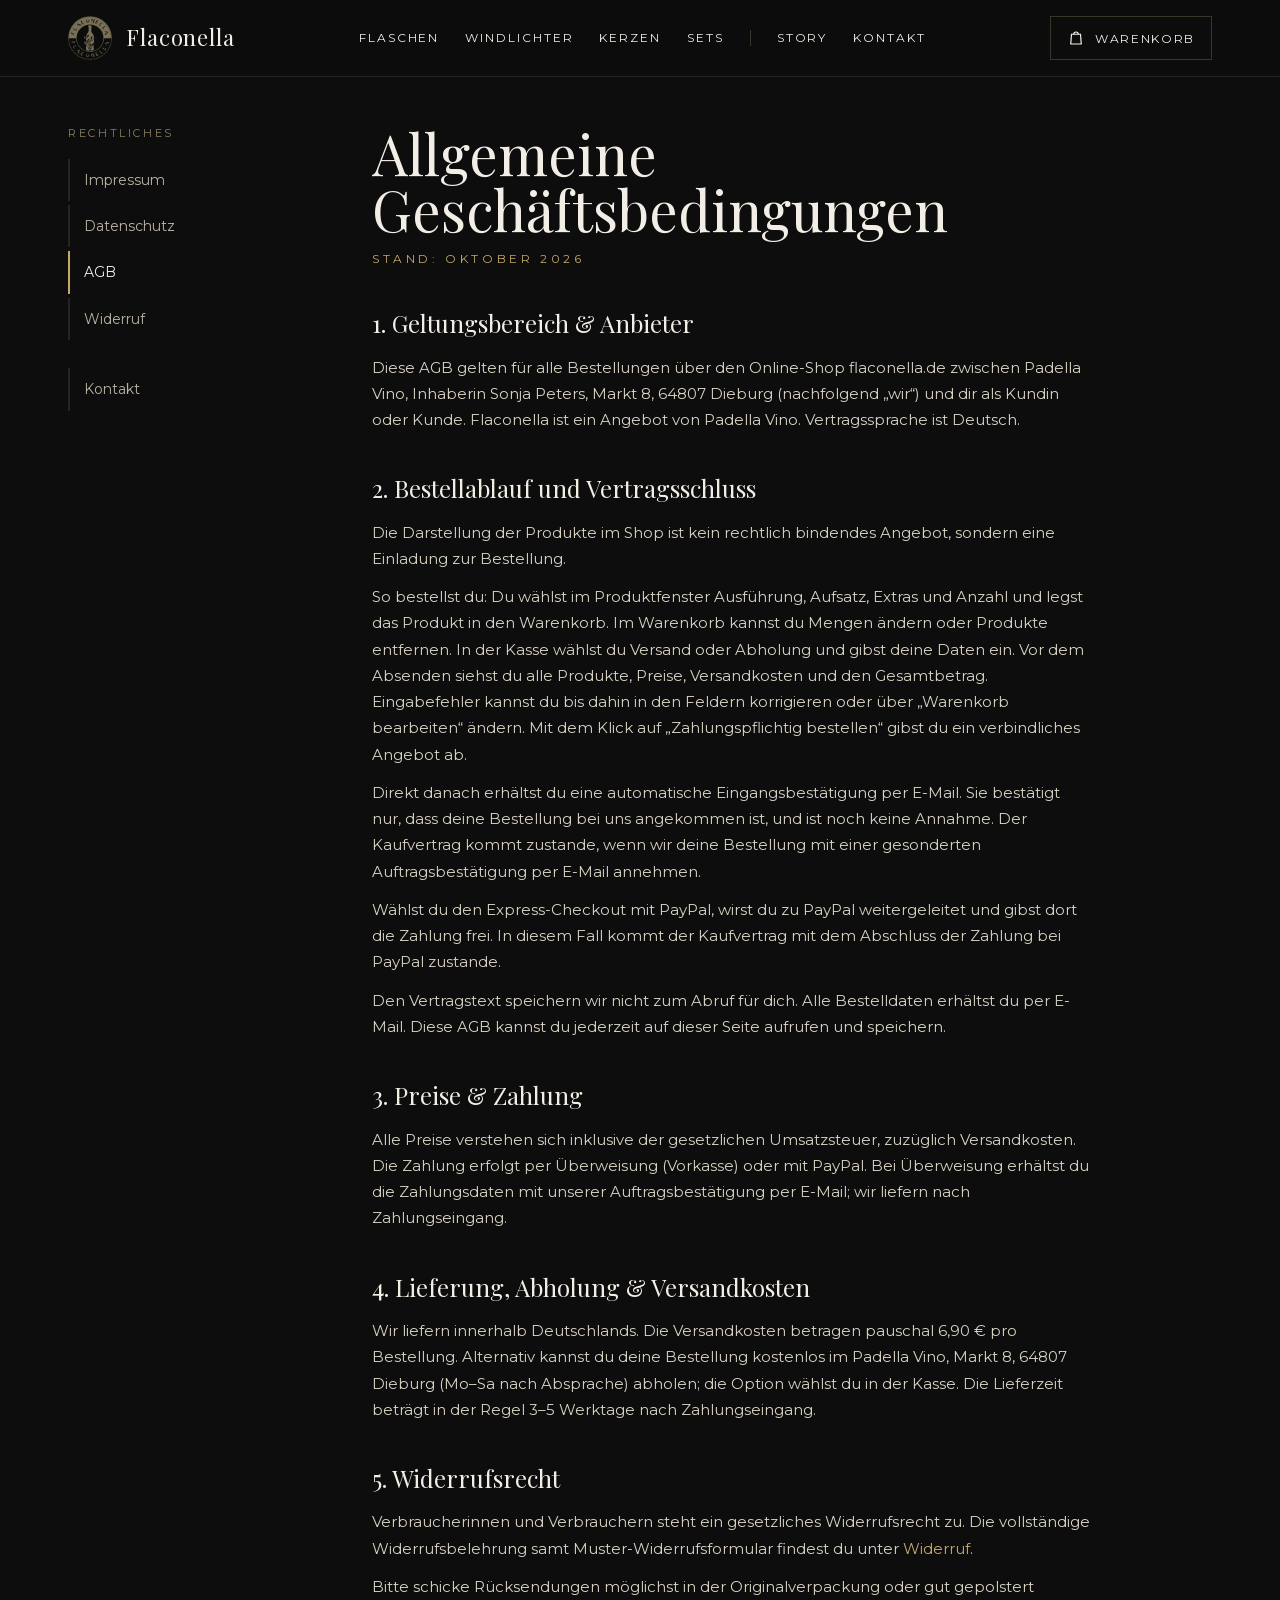
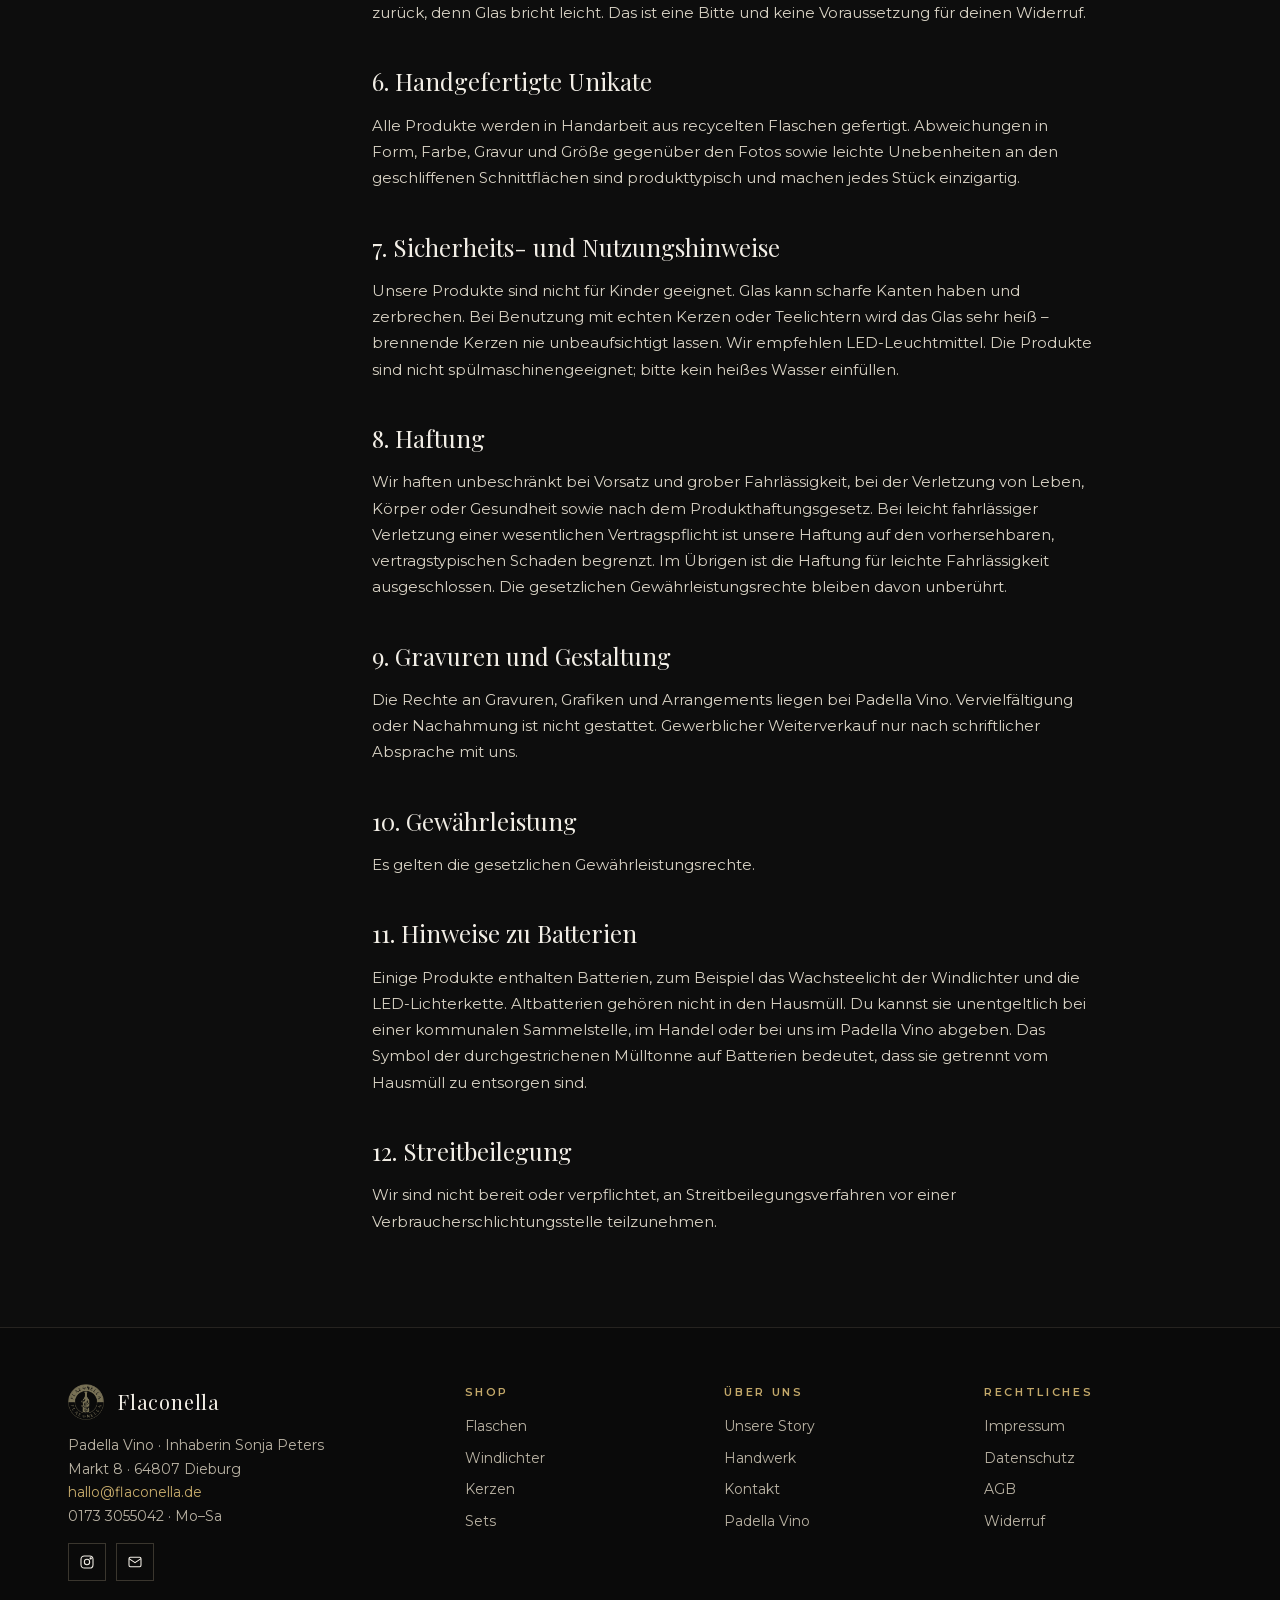
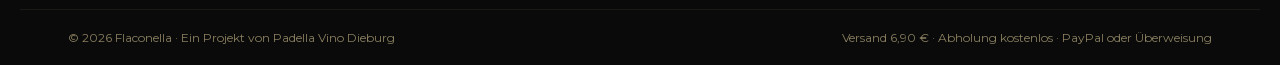
==== commit 4436f43b: "Vor dem Launch: Fotos je Aufsatz, Bilder in der Seite, Rechtstexte überarbeitet - Aufsätze haben fes" ====
--- a/agb/index.html
+++ b/agb/index.html
@@ -20,7 +20,7 @@
 <link rel="preload" href="/fonts/PlayfairDisplay-400-latin.woff2" as="font" type="font/woff2" crossorigin>
 <link rel="preload" href="/fonts/Montserrat-400-latin.woff2" as="font" type="font/woff2" crossorigin>
 <link rel="stylesheet" href="/fonts/fonts.css">
-<link rel="stylesheet" href="/css/style.css?v=a041ca2a">
+<link rel="stylesheet" href="/css/style.css?v=1f1fa56d">
 </head>
 <body>
 <header class="site-header">
@@ -40,40 +40,47 @@
   <nav class="legal-nav" aria-label="Rechtliches"><span class="head">Rechtliches</span><a href="/impressum/">Impressum</a><a href="/datenschutz/">Datenschutz</a><a href="/agb/" class="on">AGB</a><a href="/widerruf/">Widerruf</a><a href="/#kontakt" class="gap">Kontakt</a></nav>
   <article class="legal">
 <h3>Allgemeine Geschäftsbedingungen</h3>
-    <div class="legal-sub">Stand: Juli 2026</div>
+    <div class="legal-sub">Stand: Oktober 2026</div>
 
     <h4>1. Geltungsbereich & Anbieter</h4>
-    <p>Diese AGB gelten für alle Bestellungen über diesen Online-Shop zwischen Padella Vino, Inhaberin Sonja Peters, Markt 8, 64807 Dieburg (nachfolgend „wir") und dir als Kundin oder Kunde. Vertragssprache ist Deutsch.</p>
+    <p>Diese AGB gelten für alle Bestellungen über den Online-Shop flaconella.de zwischen Padella Vino, Inhaberin Sonja Peters, Markt 8, 64807 Dieburg (nachfolgend „wir“) und dir als Kundin oder Kunde. Flaconella ist ein Angebot von Padella Vino. Vertragssprache ist Deutsch.</p>
 
-    <h4>2. Vertragsschluss</h4>
-    <p>Die Darstellung der Produkte im Shop stellt kein rechtlich bindendes Angebot dar. Mit dem Absenden der Bestellung gibst du ein verbindliches Angebot ab. Der Kaufvertrag kommt zustande, sobald wir deine Bestellung per E-Mail bestätigen.</p>
+    <h4>2. Bestellablauf und Vertragsschluss</h4>
+    <p>Die Darstellung der Produkte im Shop ist kein rechtlich bindendes Angebot, sondern eine Einladung zur Bestellung.</p>
+    <p>So bestellst du: Du wählst im Produktfenster Ausführung, Aufsatz, Extras und Anzahl und legst das Produkt in den Warenkorb. Im Warenkorb kannst du Mengen ändern oder Produkte entfernen. In der Kasse wählst du Versand oder Abholung und gibst deine Daten ein. Vor dem Absenden siehst du alle Produkte, Preise, Versandkosten und den Gesamtbetrag. Eingabefehler kannst du bis dahin in den Feldern korrigieren oder über „Warenkorb bearbeiten“ ändern. Mit dem Klick auf „Zahlungspflichtig bestellen“ gibst du ein verbindliches Angebot ab.</p>
+    <p>Direkt danach erhältst du eine automatische Eingangsbestätigung per E-Mail. Sie bestätigt nur, dass deine Bestellung bei uns angekommen ist, und ist noch keine Annahme. Der Kaufvertrag kommt zustande, wenn wir deine Bestellung mit einer gesonderten Auftragsbestätigung per E-Mail annehmen.</p>
+    <p>Wählst du den Express-Checkout mit PayPal, wirst du zu PayPal weitergeleitet und gibst dort die Zahlung frei. In diesem Fall kommt der Kaufvertrag mit dem Abschluss der Zahlung bei PayPal zustande.</p>
+    <p>Den Vertragstext speichern wir nicht zum Abruf für dich. Alle Bestelldaten erhältst du per E-Mail. Diese AGB kannst du jederzeit auf dieser Seite aufrufen und speichern.</p>
 
     <h4>3. Preise & Zahlung</h4>
-    <p>Alle Preise verstehen sich inklusive der gesetzlichen Umsatzsteuer, zzgl. Versandkosten. Die Zahlung erfolgt per Überweisung (Vorkasse) oder PayPal. Bei Überweisung erhältst du die Zahlungsdaten mit unserer Bestellbestätigung per E-Mail; wir liefern nach Zahlungseingang.</p>
+    <p>Alle Preise verstehen sich inklusive der gesetzlichen Umsatzsteuer, zuzüglich Versandkosten. Die Zahlung erfolgt per Überweisung (Vorkasse) oder mit PayPal. Bei Überweisung erhältst du die Zahlungsdaten mit unserer Auftragsbestätigung per E-Mail; wir liefern nach Zahlungseingang.</p>
 
-    <h4>4. Lieferung & Versandkosten</h4>
-    <p>Wir liefern innerhalb Deutschlands. Die Versandkosten betragen pauschal <span id="agbShipping">6,90 €</span> pro Bestellung. Alternativ kannst du deine Bestellung kostenlos im Padella Vino, Markt 8, 64807 Dieburg (Mo–Sa) abholen; die Option wählst du im Bestellprozess. Die Lieferzeit beträgt in der Regel 3–5 Werktage nach Zahlungseingang.</p>
+    <h4>4. Lieferung, Abholung & Versandkosten</h4>
+    <p>Wir liefern innerhalb Deutschlands. Die Versandkosten betragen pauschal 6,90 € pro Bestellung. Alternativ kannst du deine Bestellung kostenlos im Padella Vino, Markt 8, 64807 Dieburg (Mo–Sa nach Absprache) abholen; die Option wählst du in der Kasse. Die Lieferzeit beträgt in der Regel 3–5 Werktage nach Zahlungseingang.</p>
 
     <h4>5. Widerrufsrecht</h4>
-    <p>Verbrauchern steht ein gesetzliches Widerrufsrecht zu. Die vollständige Widerrufsbelehrung samt Muster-Widerrufsformular findest du unter <a href="/widerruf/">Widerruf</a>.</p>
-    <p>Du hast das Recht, binnen 14 Tagen ohne Angabe von Gründen diesen Vertrag zu widerrufen. Die Widerrufsfrist beträgt 14 Tage ab dem Tag, an dem du oder ein von dir benannter Dritter die Ware in Besitz genommen hat. Um dein Widerrufsrecht auszuüben, musst du uns (Padella Vino, Sonja Peters, Markt 8, 64807 Dieburg, <a href="mailto:hallo@flaconella.de">hallo@flaconella.de</a>) mittels einer eindeutigen Erklärung (z. B. E-Mail) über deinen Entschluss informieren. Zur Wahrung der Frist genügt die rechtzeitige Absendung der Mitteilung.</p>
-    <p><strong>Folgen des Widerrufs:</strong> Wenn du widerrufst, erstatten wir dir alle erhaltenen Zahlungen einschließlich der Standard-Lieferkosten unverzüglich, spätestens binnen 14 Tagen ab Eingang deines Widerrufs. Du trägst die unmittelbaren Kosten der Rücksendung. Für einen etwaigen Wertverlust musst du nur aufkommen, wenn dieser auf einen zur Prüfung der Beschaffenheit nicht notwendigen Umgang mit der Ware zurückzuführen ist.</p>
-    <p><strong>Rücksendungen:</strong> Bitte sende die Produkte in der Originalverpackung mit allen gelieferten Bestandteilen und dem Zubehör zurück. Wird die Ware durch fehlende oder unsachgemäße Verpackung beim Rückversand beschädigt, trägt der Kunde die Kosten für das Produkt.</p>
+    <p>Verbraucherinnen und Verbrauchern steht ein gesetzliches Widerrufsrecht zu. Die vollständige Widerrufsbelehrung samt Muster-Widerrufsformular findest du unter <a href="/widerruf/">Widerruf</a>.</p>
+    <p>Bitte schicke Rücksendungen möglichst in der Originalverpackung oder gut gepolstert zurück, denn Glas bricht leicht. Das ist eine Bitte und keine Voraussetzung für deinen Widerruf.</p>
 
     <h4>6. Handgefertigte Unikate</h4>
-    <p>Alle Produkte werden in Handarbeit aus recycelten Flaschen gefertigt. Abweichungen in Form, Farbe, Gravur und Größe sowie unebene Schnittflächen sind produkttypisch, machen jedes Stück einzigartig und stellen keinen Sachmangel dar.</p>
+    <p>Alle Produkte werden in Handarbeit aus recycelten Flaschen gefertigt. Abweichungen in Form, Farbe, Gravur und Größe gegenüber den Fotos sowie leichte Unebenheiten an den geschliffenen Schnittflächen sind produkttypisch und machen jedes Stück einzigartig.</p>
 
-    <h4>7. Sicherheits- und Nutzungshinweise, Haftung</h4>
-    <p>Unsere Produkte sind nicht für Kinder geeignet. Glas kann scharfe Kanten haben und/oder zerbrechen. Bei Benutzung von und mit echten Kerzen wird das Glas sehr heiß – brennende Kerzen nie unbeaufsichtigt lassen. Wir empfehlen ausdrücklich LED- oder Solar-Leuchtmittel. Die Produkte sind nicht spülmaschinengeeignet; kein heißes Wasser einfüllen. Für Verletzungen oder Schäden, die auf eine Missachtung dieser Hinweise oder unsachgemäße Verwendung zurückzuführen sind, übernehmen wir – soweit gesetzlich zulässig – keine Haftung.</p>
+    <h4>7. Sicherheits- und Nutzungshinweise</h4>
+    <p>Unsere Produkte sind nicht für Kinder geeignet. Glas kann scharfe Kanten haben und zerbrechen. Bei Benutzung mit echten Kerzen oder Teelichtern wird das Glas sehr heiß – brennende Kerzen nie unbeaufsichtigt lassen. Wir empfehlen LED-Leuchtmittel. Die Produkte sind nicht spülmaschinengeeignet; bitte kein heißes Wasser einfüllen.</p>
 
-    <h4>8. Marken- und Urheberschutz</h4>
-    <p>Alle Produkte sind Unikate. Die Rechte an Gravuren, Grafiken und Arrangements liegen bei Flaconella / Padella Vino. Vervielfältigung oder Nachahmung ist ausdrücklich untersagt. Gewerbsmäßiger Weiterverkauf nur nach schriftlicher Genehmigung.</p>
-    <p>Sollten wir irrtümlich Markenrechte verletzen oder falsche bzw. fehlende Angaben in unserem Shop veröffentlichen, kontaktiere uns bitte – strittige Inhalte werden umgehend entfernt. Wir bitten darum, von kostenpflichtigen Abmahnungen ohne vorherige Kontaktaufnahme abzusehen.</p>
+    <h4>8. Haftung</h4>
+    <p>Wir haften unbeschränkt bei Vorsatz und grober Fahrlässigkeit, bei der Verletzung von Leben, Körper oder Gesundheit sowie nach dem Produkthaftungsgesetz. Bei leicht fahrlässiger Verletzung einer wesentlichen Vertragspflicht ist unsere Haftung auf den vorhersehbaren, vertragstypischen Schaden begrenzt. Im Übrigen ist die Haftung für leichte Fahrlässigkeit ausgeschlossen. Die gesetzlichen Gewährleistungsrechte bleiben davon unberührt.</p>
 
-    <h4>9. Gewährleistung</h4>
+    <h4>9. Gravuren und Gestaltung</h4>
+    <p>Die Rechte an Gravuren, Grafiken und Arrangements liegen bei Padella Vino. Vervielfältigung oder Nachahmung ist nicht gestattet. Gewerblicher Weiterverkauf nur nach schriftlicher Absprache mit uns.</p>
+
+    <h4>10. Gewährleistung</h4>
     <p>Es gelten die gesetzlichen Gewährleistungsrechte.</p>
 
-    <h4>10. Streitbeilegung</h4>
+    <h4>11. Hinweise zu Batterien</h4>
+    <p>Einige Produkte enthalten Batterien, zum Beispiel das Wachsteelicht der Windlichter und die LED-Lichterkette. Altbatterien gehören nicht in den Hausmüll. Du kannst sie unentgeltlich bei einer kommunalen Sammelstelle, im Handel oder bei uns im Padella Vino abgeben. Das Symbol der durchgestrichenen Mülltonne auf Batterien bedeutet, dass sie getrennt vom Hausmüll zu entsorgen sind.</p>
+
+    <h4>12. Streitbeilegung</h4>
     <p>Wir sind nicht bereit oder verpflichtet, an Streitbeilegungsverfahren vor einer Verbraucherschlichtungsstelle teilzunehmen.</p>
 
   </article>
@@ -178,7 +185,8 @@
 </div>
 
 <div class="toast" id="toast" role="status" aria-live="polite"><span id="toastMsg"></span></div>
-<script src="/js/products.js?v=9c91d32b"></script>
-<script src="/js/shop.js?v=d594c532"></script>
+<script src="/js/products.js?v=c3bc783e"></script>
+<script src="/js/bilder.js?v=b66ea14e"></script>
+<script src="/js/shop.js?v=a241ff1c"></script>
 </body>
 </html>
--- a/css/style.css
+++ b/css/style.css
@@ -418,3 +418,38 @@
 @media (prefers-reduced-motion:reduce){
   *{transition:none!important;scroll-behavior:auto!important}
 }
+
+/* ── Bilder: Aufsätze, Hover-Bild, Banner, Collage ── */
+.aufsatz-band{background:var(--bg2);border-top:1px solid var(--line);border-bottom:1px solid var(--line);padding-top:72px;padding-bottom:72px}
+.aufsatz-grid{display:grid;grid-template-columns:repeat(5,1fr);gap:20px}
+.aufsatz-tile{display:flex;flex-direction:column;gap:10px;min-width:0}
+.aufsatz-tile .pic{position:relative;display:flex;align-items:center;justify-content:center;aspect-ratio:4/5;background:var(--bg3);border:1px solid var(--line);overflow:hidden}
+.aufsatz-tile .pic img{width:100%;height:100%;object-fit:cover;transition:transform .4s}
+.aufsatz-tile:hover .pic img{transform:scale(1.03)}
+.aufsatz-tile .ill{color:var(--gold);opacity:.8}
+.aufsatz-tile .soon{position:absolute;bottom:10px;left:10px;font-size:10px;letter-spacing:.16em;text-transform:uppercase;color:var(--dim)}
+.aufsatz-tile .row{display:flex;align-items:center;gap:8px;font-size:14px}
+.aufsatz-tile .ic{color:var(--gold);display:flex}
+.aufsatz-tile .pr{font-size:12px;letter-spacing:.08em;color:var(--gold)}
+.product-img{overflow:hidden}
+.product-img .alt{position:absolute;inset:0;opacity:0;transition:opacity .35s}
+.product-card:hover .product-img .alt{opacity:1}
+.cat-banner{margin:32px 0 0;background:#f2efe8;overflow:hidden;display:flex;justify-content:center}
+.cat-banner img{width:auto;max-width:100%;height:340px;object-fit:contain}
+.story-collage{display:grid;grid-template-columns:1.25fr 1fr;grid-template-rows:1fr 1fr;gap:12px;aspect-ratio:1/1}
+.story-collage img{width:100%;height:100%;object-fit:cover;background:var(--bg3)}
+.story-collage .a{grid-row:1/3}
+.modal-photo{position:relative}
+.modal-photo .tag{position:absolute;left:12px;bottom:12px;padding:5px 9px;background:rgba(13,13,13,.82);color:var(--muted);font-size:11px;letter-spacing:.1em}
+.tile .ic{flex:none;display:flex;color:var(--gold)}
+.tile .thumb{flex:none;width:34px;height:34px;object-fit:cover;background:var(--bg3)}
+.modal-maker{font-size:12px;line-height:1.6;color:var(--dim)}
+@media (max-width:1100px){ .aufsatz-grid{grid-template-columns:repeat(3,1fr)} }
+@media (max-width:900px){
+  .aufsatz-band{padding-top:48px;padding-bottom:48px}
+  .aufsatz-grid{grid-template-columns:repeat(2,1fr);gap:14px}
+  .cat-banner{margin-top:20px}
+  .cat-banner img{width:100%;height:auto;aspect-ratio:5/3}
+  .product-img .alt{display:none}
+}
+@media (prefers-reduced-motion:reduce){ .aufsatz-tile:hover .pic img{transform:none} }
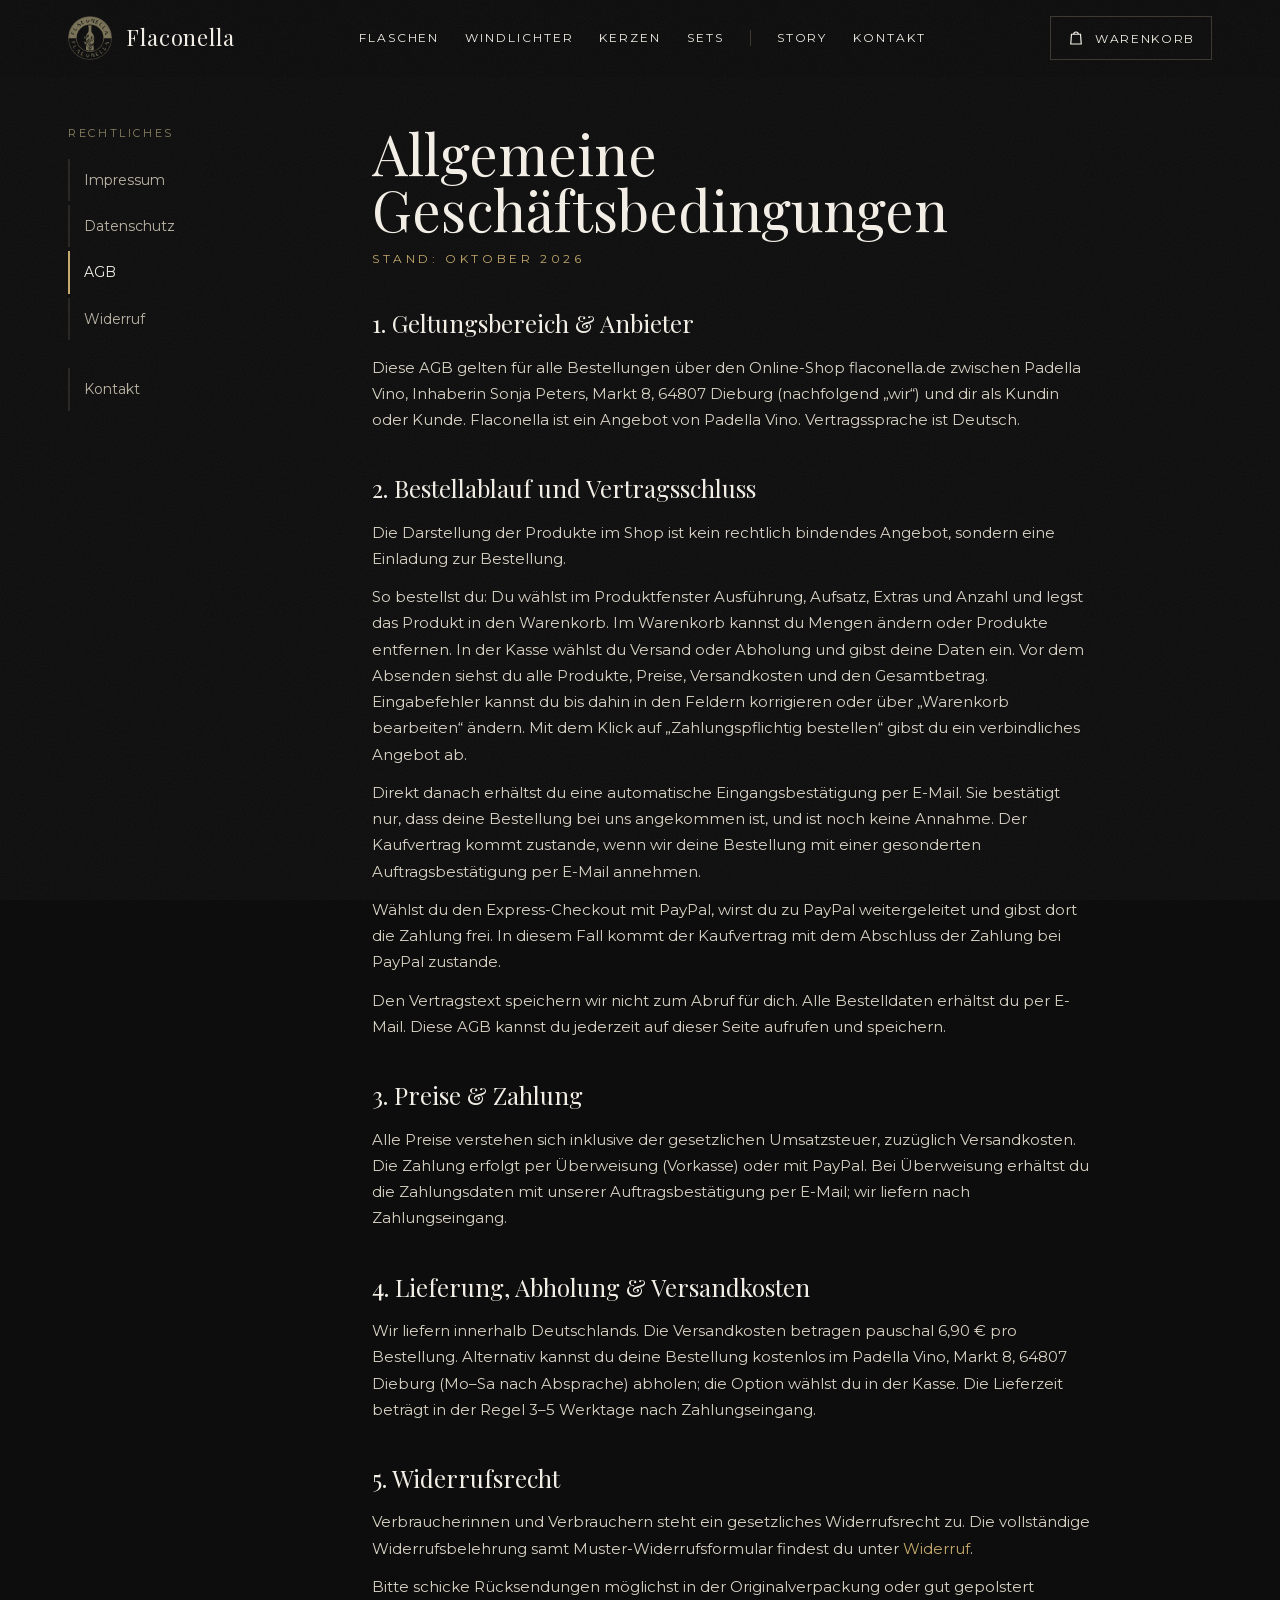
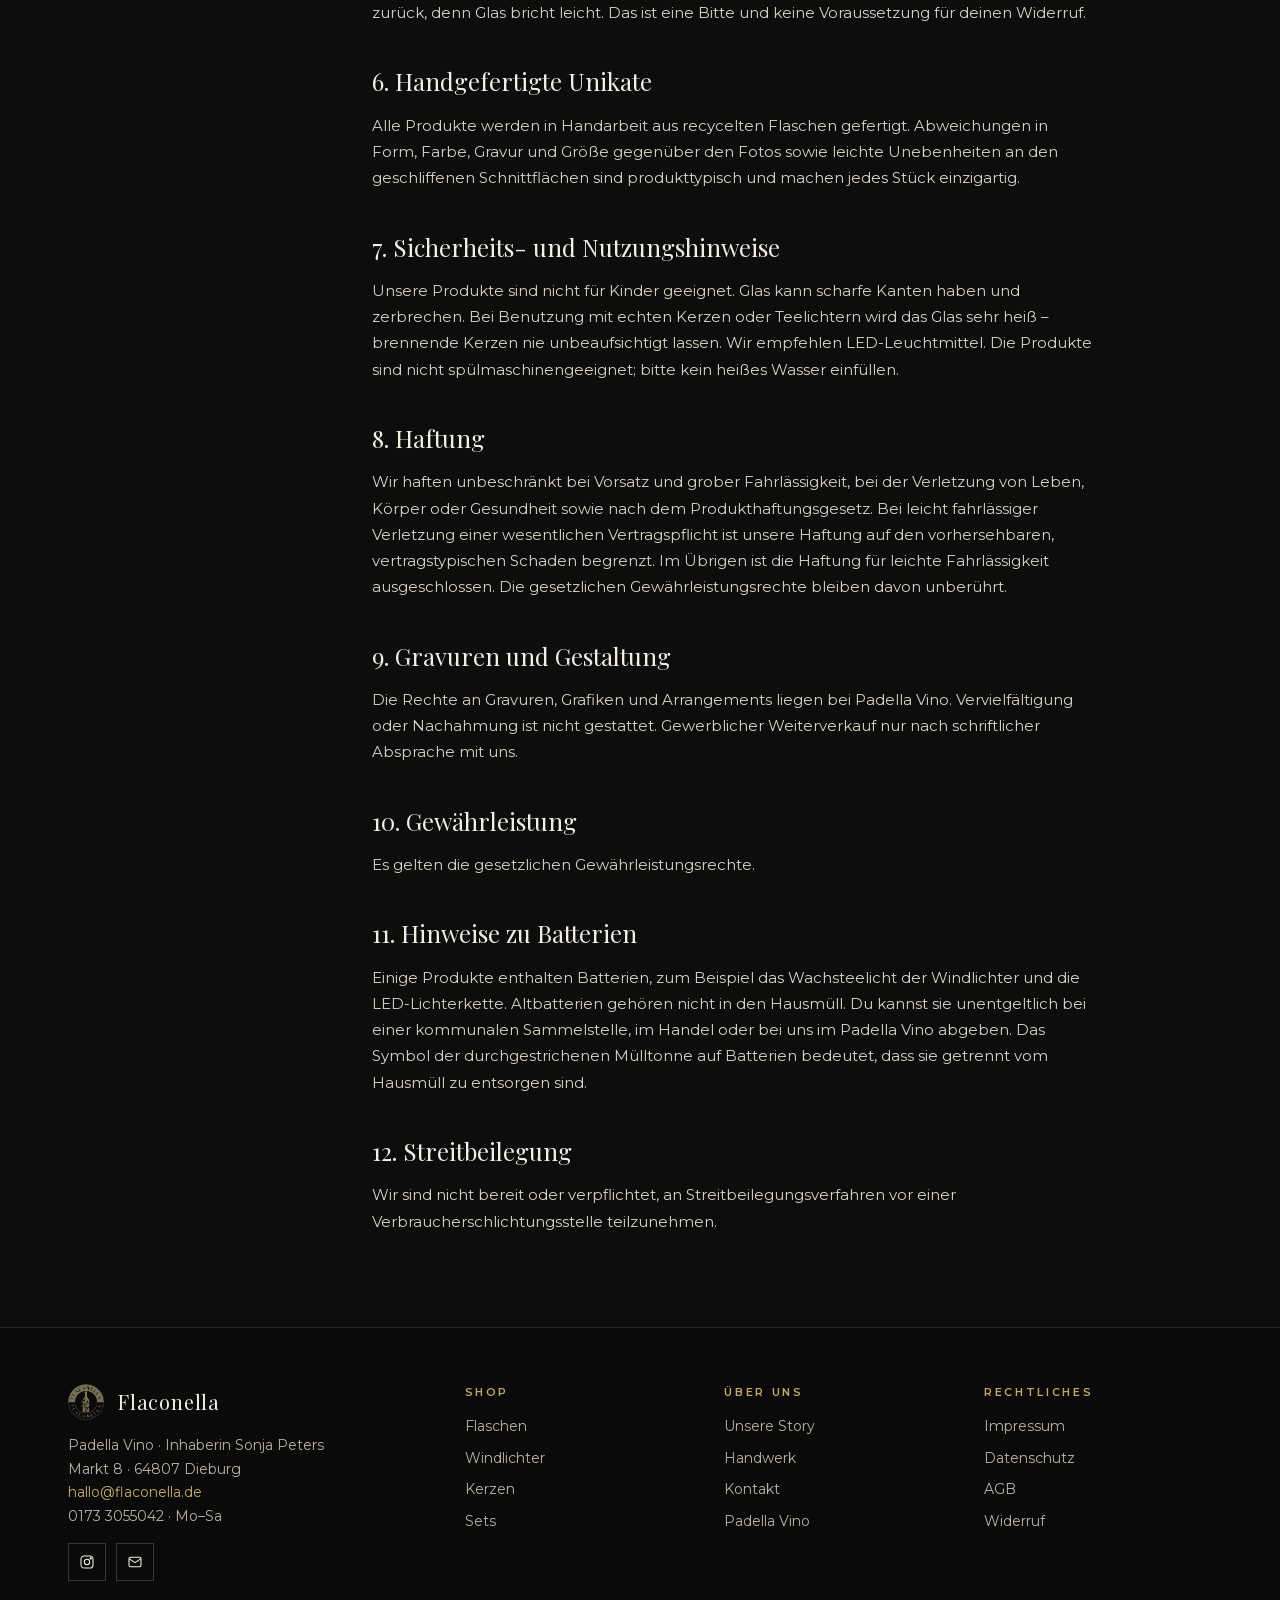
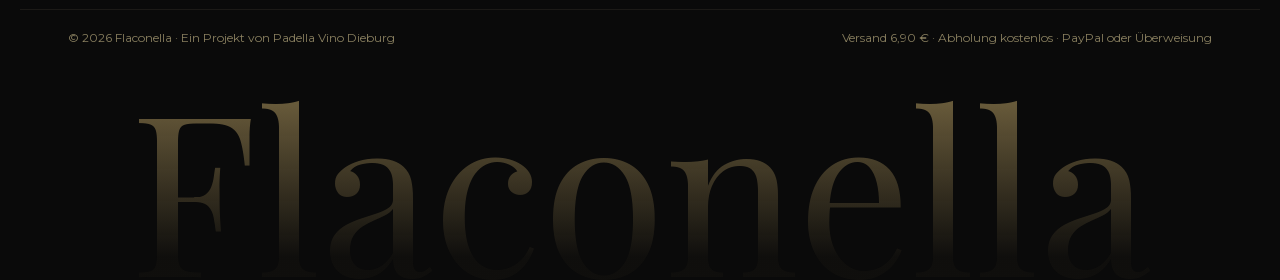
==== commit c831b0a0: "Bewegte Fassung: Seitenübergänge, Einblenden, lebendiger Hero, Aufsatz-Wechsler Das Design bleibt, d" ====
--- a/agb/index.html
+++ b/agb/index.html
@@ -20,25 +20,41 @@
 <link rel="preload" href="/fonts/PlayfairDisplay-400-latin.woff2" as="font" type="font/woff2" crossorigin>
 <link rel="preload" href="/fonts/Montserrat-400-latin.woff2" as="font" type="font/woff2" crossorigin>
 <link rel="stylesheet" href="/fonts/fonts.css">
-<link rel="stylesheet" href="/css/style.css?v=1f1fa56d">
+<link rel="stylesheet" href="/css/style.css?v=fe0947ba">
+<script>
+(function(d){
+  if(window.matchMedia&&matchMedia('(prefers-reduced-motion: no-preference)').matches)d.classList.add('motion');
+  function mark(path){
+    document.querySelectorAll('a.cat-tile').forEach(function(a){
+      var img=a.querySelector('img');if(!img)return;
+      var r=img.getBoundingClientRect();
+      img.style.viewTransitionName=(new URL(a.href).pathname===path&&r.bottom>0&&r.top<innerHeight)?'kat-hero':'';
+    });
+  }
+  addEventListener('pageswap',function(e){if(!e.viewTransition||!e.activation||!e.activation.entry)return;try{mark(new URL(e.activation.entry.url).pathname)}catch(x){}});
+  addEventListener('pagereveal',function(e){if(!e.viewTransition||!window.navigation||!navigation.activation||!navigation.activation.from)return;try{mark(new URL(navigation.activation.from.url).pathname)}catch(x){}});
+})(document.documentElement);
+</script>
+<script type="speculationrules">{"prefetch":[{"where":{"and":[{"href_matches":"/*"},{"not":{"href_matches":"/*.php"}},{"not":{"selector_matches":".product-card"}}]},"eagerness":"moderate"}]}</script>
 </head>
 <body>
 <header class="site-header">
   <div class="wrap header-inner">
     <button class="nav-burger" type="button" aria-label="Menü öffnen" aria-expanded="false" aria-controls="siteNav" onclick="toggleMobileMenu()"><span></span><span></span><span></span></button>
     <a href="/" class="brand" aria-label="Flaconella Startseite"><img src="/images/logo.png" alt="" width="44" height="44"><span>Flaconella</span></a>
-    <nav class="site-nav" id="siteNav" aria-label="Hauptnavigation"><a href="/flaschen/">Flaschen</a><a href="/windlichter/">Windlichter</a><a href="/kerzen/">Kerzen</a><a href="/sets/">Sets</a><span class="nav-sep"></span><a href="/#story">Story</a><a href="/#kontakt">Kontakt</a></nav>
+    <nav class="site-nav" id="siteNav" aria-label="Hauptnavigation"><a href="/flaschen/" style="--i:0">Flaschen</a><a href="/windlichter/" style="--i:1">Windlichter</a><a href="/kerzen/" style="--i:2">Kerzen</a><a href="/sets/" style="--i:3">Sets</a><span class="nav-sep"></span><a href="/#story" style="--i:4">Story</a><a href="/#kontakt" style="--i:5">Kontakt</a><div class="nav-extra" style="--i:6"><b>Padella Vino</b>Markt 8 · 64807 Dieburg<br>hallo@flaconella.de · 0173 3055042</div></nav>
     <button class="cart-btn" type="button" onclick="openCart()" aria-label="Warenkorb öffnen">
       <svg width="18" height="18" viewBox="0 0 24 24" fill="none" stroke="currentColor" stroke-width="1.6" aria-hidden="true"><path d="M6 7h12l1 13H5L6 7z"/><path d="M9 7a3 3 0 0 1 6 0"/></svg>
       <span class="label">Warenkorb</span><span class="cart-badge">0</span>
     </button>
   </div>
+  <span class="scroll-progress" aria-hidden="true"></span>
 </header>
 <main>
 
 <section class="wrap legal-layout">
-  <nav class="legal-nav" aria-label="Rechtliches"><span class="head">Rechtliches</span><a href="/impressum/">Impressum</a><a href="/datenschutz/">Datenschutz</a><a href="/agb/" class="on">AGB</a><a href="/widerruf/">Widerruf</a><a href="/#kontakt" class="gap">Kontakt</a></nav>
-  <article class="legal">
+  <nav class="legal-nav" aria-label="Rechtliches" data-intro="fade"><span class="head">Rechtliches</span><a href="/impressum/">Impressum</a><a href="/datenschutz/">Datenschutz</a><a href="/agb/" class="on">AGB</a><a href="/widerruf/">Widerruf</a><a href="/#kontakt" class="gap">Kontakt</a></nav>
+  <article class="legal" data-intro style="--i:1">
 <h3>Allgemeine Geschäftsbedingungen</h3>
     <div class="legal-sub">Stand: Oktober 2026</div>
 
@@ -101,7 +117,9 @@
     <div class="footer-col"><h4>Rechtliches</h4><ul><li><a href="/impressum/">Impressum</a></li><li><a href="/datenschutz/">Datenschutz</a></li><li><a href="/agb/">AGB</a></li><li><a href="/widerruf/">Widerruf</a></li></ul></div>
   </div>
   <div class="wrap footer-bottom"><span>© 2026 Flaconella · Ein Projekt von <a href="https://padella-vino.de" target="_blank" rel="noopener" style="color:inherit">Padella Vino Dieburg</a></span><span>Versand 6,90 € · Abholung kostenlos · PayPal oder Überweisung</span></div>
+  <div class="footer-word" aria-hidden="true"><span style="--i:0">F</span><span style="--i:1">l</span><span style="--i:2">a</span><span style="--i:3">c</span><span style="--i:4">o</span><span style="--i:5">n</span><span style="--i:6">e</span><span style="--i:7">l</span><span style="--i:8">l</span><span style="--i:9">a</span></div>
 </footer>
+<button class="to-top" type="button" aria-label="Nach oben"><svg class="ring" viewBox="0 0 52 52" aria-hidden="true"><circle class="t" cx="26" cy="26" r="25"/><circle class="p" cx="26" cy="26" r="25" pathLength="1"/></svg><svg width="16" height="16" viewBox="0 0 24 24" fill="none" stroke="currentColor" stroke-width="1.6" aria-hidden="true"><path d="M12 19V5M5 12l7-7 7 7"/></svg></button>
 
 <div class="cart-overlay" id="cartOverlay" onclick="closeCart()"></div>
 <aside class="cart-sidebar" id="cartSidebar" role="dialog" aria-modal="true" aria-label="Warenkorb">
@@ -176,7 +194,10 @@
 <div class="modal-overlay" id="successModal" role="dialog" aria-modal="true" aria-label="Bestellung">
   <div class="success-modal">
     <button class="modal-close" type="button" aria-label="Schließen" onclick="closeSuccess()">✕</button>
-    <div class="success-icon">🍾</div>
+    <div class="success-icon" data-state="ok">
+      <svg class="ok" width="64" height="64" viewBox="0 0 64 64" fill="none" stroke="currentColor" stroke-width="1.6" stroke-linecap="round" stroke-linejoin="round" aria-hidden="true"><circle cx="32" cy="32" r="30" pathLength="1"/><path d="M20 33l8 8 16-17" pathLength="1"/></svg>
+      <svg class="mail" width="64" height="64" viewBox="0 0 64 64" fill="none" stroke="currentColor" stroke-width="1.6" stroke-linecap="round" stroke-linejoin="round" aria-hidden="true"><circle cx="32" cy="32" r="30" pathLength="1"/><path d="M18 24h28v18H18zM18 25l14 10 14-10" pathLength="1"/></svg>
+    </div>
     <h3 id="successTitle">Bestellung eingegangen!</h3>
     <p id="successText"></p>
     <div id="successPayment" style="width:100%"></div>
@@ -185,8 +206,9 @@
 </div>
 
 <div class="toast" id="toast" role="status" aria-live="polite"><span id="toastMsg"></span></div>
-<script src="/js/products.js?v=c3bc783e"></script>
+<script src="/js/products.js?v=87ab1d9d"></script>
 <script src="/js/bilder.js?v=b66ea14e"></script>
-<script src="/js/shop.js?v=a241ff1c"></script>
+<script src="/js/motion.js?v=fdea31c4"></script>
+<script src="/js/shop.js?v=444ffa16"></script>
 </body>
 </html>
--- a/css/style.css
+++ b/css/style.css
@@ -14,7 +14,7 @@
 *{box-sizing:border-box}
 html{scroll-behavior:smooth;-webkit-text-size-adjust:100%}
 body{margin:0;background:var(--bg);color:var(--cream);font-family:var(--sans);font-size:16px;line-height:1.6;-webkit-font-smoothing:antialiased}
-img{display:block;max-width:100%}
+img{display:block;max-width:100%;height:auto}
 a{color:var(--cream);text-decoration:none}
 button{font-family:inherit}
 h1,h2,h3{font-family:var(--serif);font-weight:400;margin:0;line-height:1.1}
@@ -24,11 +24,16 @@
 .eyebrow{font-size:12px;letter-spacing:.3em;text-transform:uppercase;color:var(--gold)}
 .muted{color:var(--muted)}
 .sr-only{position:absolute;width:1px;height:1px;overflow:hidden;clip:rect(0 0 0 0);white-space:nowrap}
-.btn{display:inline-flex;align-items:center;justify-content:center;gap:10px;min-height:48px;padding:0 28px;background:var(--gold);color:var(--bg);border:0;font-size:12px;font-weight:600;letter-spacing:.18em;text-transform:uppercase;cursor:pointer;transition:background .2s}
-.btn:hover{background:var(--gold2)}
+.btn{position:relative;overflow:hidden;isolation:isolate;display:inline-flex;align-items:center;justify-content:center;gap:10px;min-height:48px;padding:0 28px;background:var(--gold);color:var(--bg);border:0;font-size:12px;font-weight:600;letter-spacing:.18em;text-transform:uppercase;cursor:pointer;transition:scale .2s}
+.btn::before{content:"";position:absolute;inset:0;z-index:-1;background:var(--gold2);transform:translateY(101%);transition:transform .5s cubic-bezier(.16,1,.3,1)}
+.btn:hover::before{transform:none}
+.btn:active{scale:.98}
+.btn:disabled::before{display:none}
 .btn:disabled{opacity:.45;cursor:not-allowed}
-.btn-ghost{display:inline-flex;align-items:center;justify-content:center;min-height:48px;padding:0 24px;border:1px solid var(--line2);background:none;color:var(--cream);font-size:12px;letter-spacing:.18em;text-transform:uppercase;cursor:pointer;transition:border-color .2s}
-.btn-ghost:hover{border-color:var(--gold)}
+.btn-ghost{position:relative;overflow:hidden;isolation:isolate;display:inline-flex;align-items:center;justify-content:center;min-height:48px;padding:0 24px;border:1px solid var(--line2);background:none;color:var(--cream);font-size:12px;letter-spacing:.18em;text-transform:uppercase;cursor:pointer;transition:color .35s,border-color .35s}
+.btn-ghost::before{content:"";position:absolute;inset:0;z-index:-1;background:var(--cream);transform:scaleY(0);transform-origin:50% 100%;transition:transform .5s cubic-bezier(.16,1,.3,1)}
+.btn-ghost:hover{color:var(--bg);border-color:var(--cream)}
+.btn-ghost:hover::before{transform:scaleY(1)}
 .link{font-size:12px;letter-spacing:.18em;text-transform:uppercase;color:var(--gold)}
 .link:hover{color:var(--gold2)}
 
@@ -39,9 +44,12 @@
 .brand img{width:44px;height:44px;object-fit:contain}
 .brand span{font-family:var(--serif);font-size:22px;letter-spacing:.04em}
 .site-nav{display:flex;align-items:center;gap:26px}
-.site-nav a{font-size:12px;letter-spacing:.16em;text-transform:uppercase;padding:6px 0;border-bottom:1px solid transparent;transition:color .2s,border-color .2s}
+.site-nav a{position:relative;font-size:12px;letter-spacing:.16em;text-transform:uppercase;padding:6px 0;transition:color .25s}
+.site-nav a::after{content:"";position:absolute;left:0;right:0;bottom:0;height:1px;background:var(--gold);transform:scaleX(0);transform-origin:100% 50%;transition:transform .45s cubic-bezier(.16,1,.3,1)}
 .site-nav a:hover{color:var(--gold2)}
-.site-nav a.on{color:var(--gold);border-bottom-color:var(--gold)}
+.site-nav a:hover::after,.site-nav a.on::after{transform:scaleX(1);transform-origin:0 50%}
+.site-nav a.on{color:var(--gold)}
+.nav-extra{display:none}
 .nav-sep{width:1px;height:16px;background:var(--line2)}
 .cart-btn{display:flex;align-items:center;gap:10px;background:none;border:1px solid var(--line2);color:var(--cream);padding:0 16px;height:44px;font-size:12px;letter-spacing:.14em;text-transform:uppercase;cursor:pointer;transition:border-color .2s}
 .cart-btn:hover{border-color:var(--gold)}
@@ -62,9 +70,15 @@
 .hero-desc{max-width:520px;font-size:17px;line-height:1.7;color:var(--muted)}
 .hero-btns{display:flex;gap:16px;flex-wrap:wrap;align-items:center}
 .hero-fine{margin-top:8px;font-size:13px;color:var(--dim)}
+.hero-shell{position:relative;overflow:hidden;isolation:isolate}
+.hero-lights{position:absolute;inset:0;z-index:-1;width:100%;height:100%;pointer-events:none;opacity:0;transition:opacity 2s}
+.hero-lights.on{opacity:1}
 .hero-visual{position:relative;display:flex;justify-content:center}
-.hero-visual::before{content:"";position:absolute;inset:24px -24px -24px 24px;border:1px solid var(--line2)}
-.hero-visual img{position:relative;width:100%;max-width:520px;aspect-ratio:4/5;object-fit:cover;background:var(--bg3)}
+.hero-stack{position:relative;width:100%;max-width:520px;transform:translate3d(calc(var(--px,0)*-12px),calc(var(--py,0)*-8px),0)}
+.hero-glow{position:absolute;inset:-22% -30%;z-index:-1;background:radial-gradient(closest-side,rgba(224,201,138,.2),rgba(196,169,106,.06) 55%,transparent 72%);pointer-events:none}
+.hero-frame{position:absolute;inset:24px -24px -24px 24px;border:1px solid var(--line2);transform:translate3d(calc(var(--px,0)*20px),calc(var(--py,0)*14px),0)}
+.hero-photo{position:relative;overflow:hidden;background:var(--bg3)}
+.hero-photo img{width:100%;aspect-ratio:4/5;object-fit:cover}
 
 .section{padding-top:72px;padding-bottom:72px}
 .section-head{display:flex;justify-content:space-between;align-items:flex-end;gap:24px;flex-wrap:wrap;margin-bottom:32px}
@@ -72,14 +86,18 @@
 .section-head .lead{max-width:420px;font-size:15px;line-height:1.6;color:var(--muted)}
 .section-head .kicker{display:flex;flex-direction:column;gap:10px}
 
-.cat-grid{display:grid;grid-template-columns:repeat(4,1fr);gap:24px}
-.cat-tile{display:flex;flex-direction:column;gap:12px}
-.cat-tile img{width:100%;aspect-ratio:5/3;object-fit:cover;background:var(--bg3);transition:opacity .25s}
-.cat-tile:hover img{opacity:.85}
+.cat-grid{display:grid;grid-template-columns:repeat(2,1fr);gap:44px 32px}
+.cat-tile{display:flex;flex-direction:column;gap:14px}
+.cat-tile .pic{position:relative;display:block;overflow:hidden;background:#f2efe8}
+.cat-tile img{width:100%;aspect-ratio:5/3;object-fit:cover;transition:scale 1.4s cubic-bezier(.16,1,.3,1)}
+.cat-tile:hover img{scale:1.06}
+.cat-tile .name{display:inline-flex;align-items:baseline;gap:10px}
+.cat-tile .name i{font-style:normal;font-family:var(--sans);font-size:14px;color:var(--gold);opacity:0;translate:-8px 0;transition:opacity .35s,translate .45s cubic-bezier(.16,1,.3,1)}
+.cat-tile:hover .name i{opacity:1;translate:0 0}
 .cat-tile .row{display:flex;justify-content:space-between;gap:12px;align-items:baseline}
-.cat-tile .name{font-family:var(--serif);font-size:24px}
+.cat-tile .name{font-family:var(--serif);font-size:30px;line-height:1.15}
 .cat-tile .price{font-size:12px;letter-spacing:.1em;color:var(--gold);white-space:nowrap}
-.cat-tile .desc{font-size:14px;line-height:1.55;color:var(--muted)}
+.cat-tile .desc{font-size:15px;line-height:1.55;color:var(--muted)}
 
 .principle{display:grid;grid-template-columns:1fr auto;gap:32px;align-items:center;padding:28px 32px;border:1px solid var(--line2);margin-top:32px}
 .principle h3{font-size:24px;line-height:1.3;margin-bottom:8px}
@@ -95,7 +113,7 @@
 
 .process .head{display:flex;flex-direction:column;gap:10px;align-items:center;text-align:center;margin-bottom:40px}
 .process h2{font-size:40px}
-.steps{display:grid;grid-template-columns:repeat(auto-fit,minmax(min(260px,100%),1fr));gap:40px}
+.steps{display:grid;grid-template-columns:repeat(4,1fr);gap:32px}
 .step{display:flex;flex-direction:column;gap:10px;border-top:1px solid var(--line2);padding-top:18px}
 .step .num{font-family:var(--serif);font-size:36px;color:var(--gold)}
 .step strong{font-weight:600;font-size:15px;letter-spacing:.06em}
@@ -142,8 +160,8 @@
 .product-grid{display:grid;grid-template-columns:repeat(3,1fr);gap:28px}
 .product-card{display:flex;flex-direction:column;gap:14px;cursor:pointer;min-width:0}
 .product-img{position:relative;display:block}
-.product-img img{width:100%;aspect-ratio:4/5;object-fit:cover;background:var(--bg3);transition:opacity .25s}
-.product-card:hover .product-img img{opacity:.85}
+.product-img img{width:100%;aspect-ratio:4/5;object-fit:cover;background:var(--bg3);transition:scale 1.4s cubic-bezier(.16,1,.3,1),opacity .4s}
+.product-card:hover .product-img img{scale:1.05}
 .product-badge{position:absolute;top:14px;left:14px;padding:6px 10px;background:var(--bg);color:var(--gold);font-size:11px;letter-spacing:.14em;text-transform:uppercase}
 .product-info{display:flex;flex-direction:column;gap:6px}
 .product-head{display:flex;justify-content:space-between;gap:12px;align-items:baseline}
@@ -340,12 +358,12 @@
 .order-details pre{white-space:pre-wrap;font-size:12px;line-height:1.6;color:var(--muted);background:var(--bg);padding:12px;border:1px solid var(--line);margin-top:8px}
 
 /* Toast */
-.toast{position:fixed;left:50%;bottom:28px;transform:translate(-50%,20px);background:var(--cream);color:var(--bg);padding:12px 20px;font-size:13px;opacity:0;visibility:hidden;transition:all .25s;z-index:90;max-width:calc(100% - 32px)}
+.toast{position:fixed;left:50%;bottom:28px;transform:translate(-50%,28px);background:var(--cream);color:var(--bg);padding:12px 20px;font-size:13px;opacity:0;visibility:hidden;transition:opacity .3s,visibility .3s,transform .5s cubic-bezier(.16,1,.3,1);z-index:90;max-width:calc(100% - 32px)}
 .toast.show{opacity:1;visibility:visible;transform:translate(-50%,0)}
 
 /* ── Handy & Tablet ── */
 @media (max-width:1100px){
-  .cat-grid{grid-template-columns:repeat(2,1fr)}
+  .steps{grid-template-columns:repeat(2,1fr);gap:36px 32px}
   .product-grid{grid-template-columns:repeat(2,1fr)}
   .related-grid{grid-template-columns:repeat(2,1fr)}
   .promises{grid-template-columns:1fr}
@@ -360,20 +378,25 @@
   .cart-btn{width:44px;padding:0;justify-content:center;position:relative}
   .cart-btn .label{display:none}
   .cart-btn .cart-badge{position:absolute;top:-7px;right:-7px}
-  .site-nav{position:fixed;top:64px;left:0;right:0;bottom:0;background:var(--bg);flex-direction:column;align-items:stretch;gap:0;padding:12px 16px;transform:translateX(-100%);transition:transform .25s;overflow:auto;z-index:39}
-  .site-nav.open{transform:none}
-  .site-nav a{font-size:14px;padding:16px 4px;border-bottom:1px solid var(--line)}
-  .site-nav a.on{border-bottom-color:var(--line);color:var(--gold)}
+  .site-nav{position:absolute;top:100%;left:0;right:0;height:calc(100vh - 64px);height:calc(100dvh - 64px);background:var(--bg);flex-direction:column;align-items:stretch;gap:0;padding:16px 16px 32px;overflow:auto;clip-path:inset(0 0 100% 0);visibility:hidden;transition:clip-path .6s cubic-bezier(.65,0,.35,1),visibility 0s .6s}
+  .site-nav.open{clip-path:inset(0 0 0 0);visibility:visible;transition:clip-path .6s cubic-bezier(.65,0,.35,1),visibility 0s}
+  .site-nav a{font-family:var(--serif);font-size:30px;letter-spacing:0;text-transform:none;padding:14px 4px;border-bottom:1px solid var(--line)}
+  .site-nav a::after{display:none}
+  .site-nav a.on{color:var(--gold)}
+  .nav-extra{display:block;margin-top:auto;padding:28px 4px 0;font-size:13px;line-height:1.8;color:var(--muted)}
+  .nav-extra b{display:block;font-weight:400;font-size:11px;letter-spacing:.24em;text-transform:uppercase;color:var(--gold);margin-bottom:6px}
   .nav-sep{display:none}
   .hero{padding-top:36px;padding-bottom:40px;gap:22px}
   .hero h1{font-size:42px}
-  .hero-visual::before{display:none}
+  .hero-frame{display:none}
   .hero-text{order:1} .hero-visual{order:0}
   .hero-btns .btn{width:100%}
   .hero-fine{text-align:center}
   .section{padding-top:48px;padding-bottom:48px}
   .section-head h2{font-size:30px}
-  .cat-grid{grid-template-columns:1fr;gap:28px}
+  .cat-grid{grid-template-columns:1fr;gap:32px}
+  .cat-tile .name{font-size:26px}
+  .steps{grid-template-columns:1fr;gap:28px}
   .cat-tile img{aspect-ratio:4/3}
   .principle{grid-template-columns:1fr;gap:18px;padding:22px}
   .story .grid,.contact .grid{padding-top:48px;padding-bottom:48px;gap:28px}
@@ -416,40 +439,243 @@
   .footer-grid{grid-template-columns:1fr}
 }
 @media (prefers-reduced-motion:reduce){
-  *{transition:none!important;scroll-behavior:auto!important}
+  *,*::before,*::after{transition:none!important;animation:none!important;scroll-behavior:auto!important}
 }
 
 /* ── Bilder: Aufsätze, Hover-Bild, Banner, Collage ── */
 .aufsatz-band{background:var(--bg2);border-top:1px solid var(--line);border-bottom:1px solid var(--line);padding-top:72px;padding-bottom:72px}
-.aufsatz-grid{display:grid;grid-template-columns:repeat(5,1fr);gap:20px}
-.aufsatz-tile{display:flex;flex-direction:column;gap:10px;min-width:0}
-.aufsatz-tile .pic{position:relative;display:flex;align-items:center;justify-content:center;aspect-ratio:4/5;background:var(--bg3);border:1px solid var(--line);overflow:hidden}
-.aufsatz-tile .pic img{width:100%;height:100%;object-fit:cover;transition:transform .4s}
-.aufsatz-tile:hover .pic img{transform:scale(1.03)}
-.aufsatz-tile .ill{color:var(--gold);opacity:.8}
-.aufsatz-tile .soon{position:absolute;bottom:10px;left:10px;font-size:10px;letter-spacing:.16em;text-transform:uppercase;color:var(--dim)}
-.aufsatz-tile .row{display:flex;align-items:center;gap:8px;font-size:14px}
-.aufsatz-tile .ic{color:var(--gold);display:flex}
-.aufsatz-tile .pr{font-size:12px;letter-spacing:.08em;color:var(--gold)}
 .product-img{overflow:hidden}
 .product-img .alt{position:absolute;inset:0;opacity:0;transition:opacity .35s}
 .product-card:hover .product-img .alt{opacity:1}
 .cat-banner{margin:32px 0 0;background:#f2efe8;overflow:hidden;display:flex;justify-content:center}
 .cat-banner img{width:auto;max-width:100%;height:340px;object-fit:contain}
 .story-collage{display:grid;grid-template-columns:1.25fr 1fr;grid-template-rows:1fr 1fr;gap:12px;aspect-ratio:1/1}
-.story-collage img{width:100%;height:100%;object-fit:cover;background:var(--bg3)}
+.story-collage .cell{position:relative;display:block;overflow:hidden;background:var(--bg3)}
+.story-collage .cell img{position:absolute;left:0;top:0;width:100%;height:114%;aspect-ratio:auto;object-fit:cover}
 .story-collage .a{grid-row:1/3}
 .modal-photo{position:relative}
 .modal-photo .tag{position:absolute;left:12px;bottom:12px;padding:5px 9px;background:rgba(13,13,13,.82);color:var(--muted);font-size:11px;letter-spacing:.1em}
 .tile .ic{flex:none;display:flex;color:var(--gold)}
 .tile .thumb{flex:none;width:34px;height:34px;object-fit:cover;background:var(--bg3)}
 .modal-maker{font-size:12px;line-height:1.6;color:var(--dim)}
-@media (max-width:1100px){ .aufsatz-grid{grid-template-columns:repeat(3,1fr)} }
 @media (max-width:900px){
   .aufsatz-band{padding-top:48px;padding-bottom:48px}
-  .aufsatz-grid{grid-template-columns:repeat(2,1fr);gap:14px}
   .cat-banner{margin-top:20px}
   .cat-banner img{width:100%;height:auto;aspect-ratio:5/3}
   .product-img .alt{display:none}
 }
-@media (prefers-reduced-motion:reduce){ .aufsatz-tile:hover .pic img{transform:none} }
+
+/* ══════════════════════════════════════════════════════════════════════════
+   BEWEGUNG
+   · html.motion       – Besucher erlaubt Bewegung (setzt ein kleines Skript im <head>). Ohne die Klasse steht alles still.
+   · html.motion-ready – motion.js läuft; erst dann werden Elemente für das Einblenden beim Scrollen versteckt.
+   · Einblenden nutzt transform / clip-path / opacity. Hover- und Scroll-Effekte nutzen scale / translate,
+     damit sich die beiden nie gegenseitig überschreiben.
+   ══════════════════════════════════════════════════════════════════════════ */
+:root{--ease:cubic-bezier(.16,1,.3,1);--ease-io:cubic-bezier(.65,0,.35,1)}
+
+/* Seitenwechsel: alte Seite blendet aus, neue steigt ein; Kopfzeile bleibt stehen, Kategoriebild wächst aus der Kachel */
+@view-transition{navigation:auto}
+::view-transition-old(root){animation:vt-out .26s cubic-bezier(.4,0,1,1) both}
+::view-transition-new(root){animation:vt-in .6s var(--ease) both}
+@keyframes vt-out{to{opacity:0;transform:translateY(-10px)}}
+@keyframes vt-in{from{opacity:0;transform:translateY(18px)}}
+@keyframes vt-fade-out{to{opacity:0}}
+@keyframes vt-fade-in{from{opacity:0}}
+.site-header{view-transition-name:site-header}
+.cat-banner img{view-transition-name:kat-hero}
+::view-transition-group(kat-hero),::view-transition-group(produkt-foto){animation-duration:.6s;animation-timing-function:var(--ease-io)}
+/* Produktfenster öffnet mit eigenem Übergang: Seite bleibt stehen, nur das Foto fliegt ins Fenster */
+html.vt-modal .site-header,html.vt-modal .cat-banner img{view-transition-name:none}
+html.vt-modal::view-transition-old(root){animation:vt-fade-out .3s both}
+html.vt-modal::view-transition-new(root){animation:vt-fade-in .35s both}
+html.vt-modal .modal-overlay,html.vt-modal .modal{transition:none!important}
+
+/* Überschriften Wort für Wort */
+.w{display:inline-block;overflow:hidden;vertical-align:top;padding:.1em .08em .2em;margin:-.1em -.08em -.2em}
+.w>span{display:inline-block}
+html.motion [data-split="intro"] .w>span{animation:word-up 1.1s var(--ease) both;animation-delay:calc(var(--i)*60ms + 180ms)}
+@keyframes word-up{from{transform:translateY(118%) rotate(5deg)}}
+html.motion-ready [data-split="scroll"]:not(.in) .w>span{transform:translateY(118%)}
+html.motion-ready [data-split="scroll"].in .w>span{transition:transform 1s var(--ease);transition-delay:calc(var(--i)*50ms)}
+
+/* Auftakt oben auf der Seite (reines CSS, läuft sofort) */
+html.motion [data-intro]{animation:intro-up 1s var(--ease) both;animation-delay:calc(var(--i,0)*90ms + 150ms)}
+html.motion [data-intro="fade"]{animation-name:intro-fade}
+html.motion [data-intro="clip"]{animation:intro-clip 1.3s var(--ease-io) both;animation-delay:calc(var(--i,0)*90ms + 150ms)}
+@keyframes intro-up{from{opacity:0;transform:translateY(24px)}}
+@keyframes intro-fade{from{opacity:0}}
+@keyframes intro-clip{from{clip-path:inset(100% 0 0 0)}to{clip-path:inset(0 0 0 0)}}
+
+/* Einblenden beim Scrollen */
+html.motion-ready [data-reveal]:not(.in){opacity:0;transform:translateY(30px)}
+html.motion-ready [data-reveal].in{transition:opacity .9s var(--ease),transform 1s var(--ease);transition-delay:calc(var(--i,0)*90ms)}
+html.motion-ready [data-reveal="fade"]:not(.in){transform:none}
+html.motion-ready [data-reveal="clip"]:not(.in){opacity:1;transform:none;background-color:transparent}
+html.motion-ready [data-reveal="clip"]:not(.in)>img{clip-path:inset(0 0 100% 0);transform:scale(1.2)}
+html.motion-ready [data-reveal="clip"].in{transition:background-color .6s}
+html.motion-ready [data-reveal="clip"].in>img{clip-path:inset(0 0 0 0);transition:clip-path 1.2s var(--ease-io),transform 1.8s var(--ease);transition-delay:calc(var(--i,0)*120ms)}
+
+/* Kopfzeile: oben ohne Linie, beim Runterscrollen weg, beim Hochscrollen wieder da; goldene Fortschrittslinie */
+.site-header{transition:transform .5s var(--ease),background-color .35s,border-color .35s}
+html.motion-ready .site-header.is-top{border-bottom-color:transparent}
+.site-header.is-hidden{transform:translateY(-102%)}
+.header-inner{transition:height .35s var(--ease)}
+.site-header.is-scrolled .header-inner{height:64px}
+.scroll-progress{position:absolute;left:0;right:0;bottom:-1px;height:2px;background:linear-gradient(90deg,var(--gold),var(--gold2));transform:scaleX(var(--progress,0));transform-origin:0 50%;pointer-events:none}
+.cart-badge.bump{animation:bump .6s var(--ease)}
+@keyframes bump{0%{scale:1}35%{scale:1.6}100%{scale:1}}
+
+/* Hero: Foto öffnet sich, Rahmen zeichnet sich, Lichtschein atmet, alles schwebt leicht */
+html.motion .hero-photo{animation:intro-clip 1.4s var(--ease-io) .15s both,schweben 7s ease-in-out 1.8s infinite alternate}
+html.motion .hero-photo img{animation:hero-zoom 2.4s var(--ease) .15s both}
+html.motion .hero-frame{animation:rahmen 1.4s var(--ease-io) .9s both}
+html.motion .hero-glow{animation:atmen 6s ease-in-out infinite alternate}
+@keyframes hero-zoom{from{transform:scale(1.28)}}
+@keyframes rahmen{from{clip-path:inset(0 100% 0 0);opacity:0}to{clip-path:inset(0 0 0 0);opacity:1}}
+@keyframes schweben{to{translate:0 -10px}}
+@keyframes atmen{from{opacity:.5;scale:.92}to{opacity:1;scale:1.08}}
+.scroll-cue{position:absolute;left:50%;bottom:14px;width:1px;height:46px;background:var(--line2);overflow:hidden;translate:-50% 0}
+.scroll-cue span{position:absolute;left:0;top:0;width:100%;height:40%;background:var(--gold)}
+html.motion .scroll-cue span{animation:cue 2.2s var(--ease-io) infinite}
+@keyframes cue{from{translate:0 -100%}to{translate:0 260%}}
+@supports (animation-timeline:view()){
+  html.motion .hero-visual{animation:hero-raus linear both;animation-timeline:view();animation-range:exit 0% exit 100%}
+  @keyframes hero-raus{to{translate:0 70px;scale:.94;opacity:.55}}
+}
+
+/* Laufband */
+.marquee{overflow:hidden;border-top:1px solid var(--line);border-bottom:1px solid var(--line);padding:20px 0;user-select:none}
+.marquee-track{display:flex;align-items:center;width:max-content}
+.marquee-track span{flex:none;padding:0 26px;font-family:var(--serif);font-style:italic;font-size:clamp(26px,3.8vw,50px);line-height:1.2;white-space:nowrap}
+.marquee-track span.o{color:transparent;-webkit-text-stroke:1px var(--gold)}
+.marquee-track svg{flex:none;color:var(--gold)}
+html.motion .marquee-track{animation:laufband 42s linear infinite}
+@keyframes laufband{to{transform:translateX(-50%)}}
+
+/* Aufsatz-Wechsler */
+.aufsatz-switch{display:grid;grid-template-columns:minmax(0,5fr) minmax(0,6fr);gap:56px;align-items:center}
+.aufsatz-stage{position:relative;justify-self:center;width:100%;max-width:440px;aspect-ratio:4/5;background:var(--bg3);border:1px solid var(--line);overflow:hidden}
+.aufsatz-shot{position:absolute;inset:0;margin:0;display:flex;align-items:center;justify-content:center;opacity:0;transition:opacity .8s var(--ease-io)}
+.aufsatz-shot.on{opacity:1}
+.aufsatz-shot img{width:100%;height:100%;object-fit:cover;transform:scale(1.1);transition:transform 6s linear}
+.aufsatz-shot.on img{transform:none}
+.aufsatz-shot figcaption{position:absolute;left:12px;bottom:12px;padding:5px 9px;background:rgba(13,13,13,.82);color:var(--muted);font-size:11px;letter-spacing:.1em}
+.aufsatz-shot .ill{display:flex;color:var(--gold)}
+.aufsatz-shot .ill svg{width:150px;height:150px;stroke-width:.5}
+html.motion .aufsatz-shot .ill svg *{stroke-dasharray:90;stroke-dashoffset:90}
+html.motion .aufsatz-shot.on .ill svg *{stroke-dashoffset:0;transition:stroke-dashoffset 2.4s var(--ease-io) .2s}
+.aufsatz-list{display:flex;flex-direction:column;border-top:1px solid var(--line)}
+.aufsatz-row{position:relative;display:grid;grid-template-columns:auto minmax(0,1fr) auto;gap:18px;align-items:center;width:100%;padding:18px 4px;border:0;border-bottom:1px solid var(--line);background:none;color:var(--muted);font:inherit;text-align:left;cursor:pointer;transition:color .35s,padding-left .5s var(--ease)}
+.aufsatz-row .ic{display:flex;color:var(--dim);transition:color .35s}
+.aufsatz-row strong{display:block;font-family:var(--serif);font-weight:400;font-size:22px;line-height:1.2}
+.aufsatz-row small{display:block;font-size:13px;color:var(--dim)}
+.aufsatz-row .pr{font-size:13px;letter-spacing:.06em;color:var(--dim);white-space:nowrap;transition:color .35s}
+.aufsatz-row:hover{color:var(--cream)}
+.aufsatz-row.on{color:var(--cream);padding-left:16px}
+.aufsatz-row.on .ic,.aufsatz-row.on .pr{color:var(--gold)}
+.aufsatz-row:focus-visible{outline:1px solid var(--gold);outline-offset:-1px}
+.aufsatz-row .bar{position:absolute;left:0;right:0;bottom:-1px;height:1px;background:var(--gold);transform:scaleX(0);transform-origin:0 50%}
+.aufsatz-row.on .bar{transform:scaleX(1)}
+html.motion .aufsatz-switch.auto .aufsatz-row.on .bar{animation:balken 4.6s linear both}
+.aufsatz-switch.paused .aufsatz-row .bar{animation-play-state:paused!important}
+@media (hover:hover){.aufsatz-switch.auto:hover .aufsatz-row .bar{animation-play-state:paused}}
+@keyframes balken{from{transform:scaleX(0)}to{transform:scaleX(1)}}
+.aufsatz-foot{display:flex;align-items:center;justify-content:space-between;gap:16px;flex-wrap:wrap;margin-top:28px}
+.aufsatz-foot p{font-size:13px;color:var(--dim);max-width:44ch}
+
+/* Story: Schriftzug wandert, Fotos gleiten unterschiedlich schnell */
+.story{position:relative;overflow:hidden}
+.story .grid{position:relative}
+.story-ghost{position:absolute;left:0;top:10px;white-space:nowrap;font-family:var(--serif);font-style:italic;font-size:clamp(90px,15vw,220px);line-height:1;color:transparent;-webkit-text-stroke:1px rgba(196,169,106,.13);pointer-events:none;user-select:none}
+@supports (animation-timeline:view()){
+  html.motion .story-ghost{animation:wandern linear both;animation-timeline:view()}
+  html.motion .story-collage .cell img{animation:gleiten linear both;animation-timeline:view()}
+  html.motion .story-collage .cell.b img{animation-name:gleiten-b}
+  @keyframes wandern{from{translate:6% 0}to{translate:-34% 0}}
+  @keyframes gleiten{from{translate:0 0}to{translate:0 -12%}}
+  @keyframes gleiten-b{from{translate:0 -12%}to{translate:0 0}}
+}
+
+/* Handwerk: goldene Linie zieht durch, die Nummern leuchten nacheinander auf */
+.steps{position:relative}
+html.motion-ready .steps::before{content:"";position:absolute;left:0;right:0;top:0;height:1px;z-index:1;background:var(--gold);transform:scaleX(0);transform-origin:0 50%}
+html.motion-ready .steps.in::before{transform:scaleX(1);transition:transform 2.4s var(--ease-io) .2s}
+html.motion-ready .steps:not(.in) .step{opacity:0;transform:translateY(24px)}
+html.motion-ready .steps.in .step{transition:opacity .9s var(--ease),transform 1s var(--ease);transition-delay:calc(var(--i,0)*380ms + 200ms)}
+
+/* Karten: Mauslicht, Zeiger-Etikett */
+[data-glow]{position:relative;background-image:radial-gradient(260px circle at var(--mx,-999px) var(--my,-999px),rgba(196,169,106,.11),transparent 62%)}
+.cursor-label{position:fixed;left:0;top:0;z-index:95;width:86px;height:86px;margin:-43px 0 0 -43px;border-radius:50%;background:var(--gold);color:var(--bg);display:flex;align-items:center;justify-content:center;font-size:10px;font-weight:600;letter-spacing:.16em;text-transform:uppercase;pointer-events:none;scale:0;opacity:0;transition:scale .4s var(--ease),opacity .25s}
+.cursor-label.on{scale:1;opacity:1}
+.field input,.field select,.field textarea{transition:border-color .3s,background-color .3s}
+.field label{transition:color .3s}
+.field:focus-within label{color:var(--gold)}
+.chip-link{transition:border-color .3s,color .3s,background-color .3s}
+.promise .tick{display:inline-block}
+html.motion-ready .promise[data-reveal].in .tick{animation:pop .7s var(--ease) both;animation-delay:calc(var(--i,0)*90ms + 250ms)}
+@keyframes pop{from{scale:0;rotate:-30deg}}
+
+/* Fenster, Warenkorb, Kasse */
+.modal-overlay{transition:opacity .4s,visibility .4s}
+.modal,.checkout-modal,.success-modal{transform:translateY(28px) scale(.985);transition:transform .6s var(--ease)}
+html.motion .modal-overlay.open .modal-info>*,html.motion .modal-overlay.open .checkout-form>*,html.motion .modal-overlay.open .checkout-aside>*,html.motion .modal-overlay.open .success-modal>*:not(.modal-close){animation:intro-up .8s var(--ease) both}
+html.motion .modal-overlay.open :is(.modal-info,.checkout-form,.checkout-aside,.success-modal)>:nth-child(1){animation-delay:.12s}
+html.motion .modal-overlay.open :is(.modal-info,.checkout-form,.checkout-aside,.success-modal)>:nth-child(2){animation-delay:.17s}
+html.motion .modal-overlay.open :is(.modal-info,.checkout-form,.checkout-aside,.success-modal)>:nth-child(3){animation-delay:.22s}
+html.motion .modal-overlay.open :is(.modal-info,.checkout-form,.checkout-aside,.success-modal)>:nth-child(4){animation-delay:.27s}
+html.motion .modal-overlay.open :is(.modal-info,.checkout-form,.checkout-aside,.success-modal)>:nth-child(5){animation-delay:.32s}
+html.motion .modal-overlay.open :is(.modal-info,.checkout-form,.checkout-aside,.success-modal)>:nth-child(6){animation-delay:.37s}
+html.motion .modal-overlay.open :is(.modal-info,.checkout-form,.checkout-aside,.success-modal)>:nth-child(n+7){animation-delay:.42s}
+.modal-thumb{transition:border-color .3s,opacity .3s;opacity:.7}
+.modal-thumb:hover,.modal-thumb.active{opacity:1}
+.tile .mark{transition:border-color .25s,background-color .25s}
+html.motion .tile.on .mark{animation:pop .45s var(--ease)}
+.fly-img{position:fixed;z-index:96;object-fit:cover;pointer-events:none;border:1px solid var(--gold);background:var(--bg3)}
+.cart-sidebar{transition:transform .6s var(--ease)}
+.cart-overlay{transition:opacity .4s,visibility .4s}
+html.motion .cart-sidebar.fresh .cart-item{animation:intro-up .7s var(--ease) both;animation-delay:calc(var(--i,0)*80ms + 180ms)}
+.cart-empty-icon,.success-icon{display:flex;justify-content:center;color:var(--gold)}
+.success-icon svg{overflow:visible}
+.success-icon .mail,.success-icon[data-state="mail"] .ok{display:none}
+.success-icon[data-state="mail"] .mail{display:block}
+.success-icon circle,.success-icon path{stroke-dasharray:1;stroke-dashoffset:0}
+html.motion .modal-overlay.open .success-icon circle{animation:zeichnen 1s var(--ease-io) .25s both}
+html.motion .modal-overlay.open .success-icon path{animation:zeichnen .6s var(--ease) 1s both}
+@keyframes zeichnen{from{stroke-dashoffset:1}}
+.checkout-submit[disabled]{opacity:.8}
+
+/* Fußzeile: großer Schriftzug, Knopf nach oben mit Fortschrittsring */
+.footer-word{overflow:hidden;text-align:center;white-space:nowrap;font-family:var(--serif);font-size:clamp(60px,17.5vw,270px);line-height:.86;padding-top:.1em;margin-bottom:-.14em;user-select:none}
+.footer-word span{display:inline-block;color:transparent;background:linear-gradient(180deg,rgba(196,169,106,.55),rgba(196,169,106,.03) 88%);-webkit-background-clip:text;background-clip:text}
+html.motion-ready .footer-word:not(.in) span{transform:translateY(105%)}
+html.motion-ready .footer-word.in span{transition:transform 1.2s var(--ease);transition-delay:calc(var(--i)*55ms)}
+.footer-col a,.footer-brand p a{transition:color .25s}
+.to-top{position:fixed;right:20px;bottom:20px;z-index:38;width:52px;height:52px;padding:0;border:0;border-radius:50%;background:rgba(13,13,13,.86);color:var(--cream);display:grid;place-items:center;cursor:pointer;opacity:0;visibility:hidden;translate:0 14px;transition:opacity .3s,visibility .3s,translate .5s var(--ease),color .25s}
+.to-top.on{opacity:1;visibility:visible;translate:0 0}
+.to-top:hover{color:var(--gold)}
+.to-top .ring{position:absolute;inset:0;width:100%;height:100%;rotate:-90deg}
+.to-top .ring circle{fill:none;stroke-width:1.5}
+.to-top .ring .t{stroke:var(--line2)}
+.to-top .ring .p{stroke:var(--gold);stroke-dasharray:1;stroke-dashoffset:calc(1 - var(--progress,0))}
+
+/* feines Korn über den dunklen Flächen (nur große Bildschirme) */
+@media (min-width:901px){
+  body::after{content:"";position:fixed;inset:0;z-index:100;pointer-events:none;opacity:.05;background-image:url("data:image/svg+xml,%3Csvg xmlns='http://www.w3.org/2000/svg' width='220' height='220'%3E%3Cfilter id='n'%3E%3CfeTurbulence type='fractalNoise' baseFrequency='.9' numOctaves='2' stitchTiles='stitch'/%3E%3CfeColorMatrix values='0 0 0 0 1 0 0 0 0 1 0 0 0 0 1 0 0 0 .9 0'/%3E%3C/filter%3E%3Crect width='220' height='220' filter='url(%23n)'/%3E%3C/svg%3E")}
+}
+
+@media (max-width:900px){
+  html.motion .site-nav a,html.motion .site-nav .nav-extra{opacity:0;transform:translateY(18px);transition:opacity .4s,transform .4s}
+  html.motion .site-nav.open a,html.motion .site-nav.open .nav-extra{opacity:1;transform:none;transition:opacity .6s var(--ease),transform .7s var(--ease);transition-delay:calc(var(--i,0)*60ms + 220ms)}
+  .hero-stack{transform:none}
+  .scroll-cue{display:none}
+  .marquee{padding:14px 0}
+  .aufsatz-switch{grid-template-columns:1fr;gap:24px}
+  .aufsatz-stage{max-width:none;aspect-ratio:1/1}
+  .aufsatz-row{padding:14px 2px;gap:14px}
+  .aufsatz-row strong{font-size:19px}
+  .aufsatz-row.on{padding-left:10px}
+  .story-ghost{top:6px}
+  .modal,.checkout-modal,.success-modal{transform:translateY(48px)}
+  .to-top{display:none}
+}
